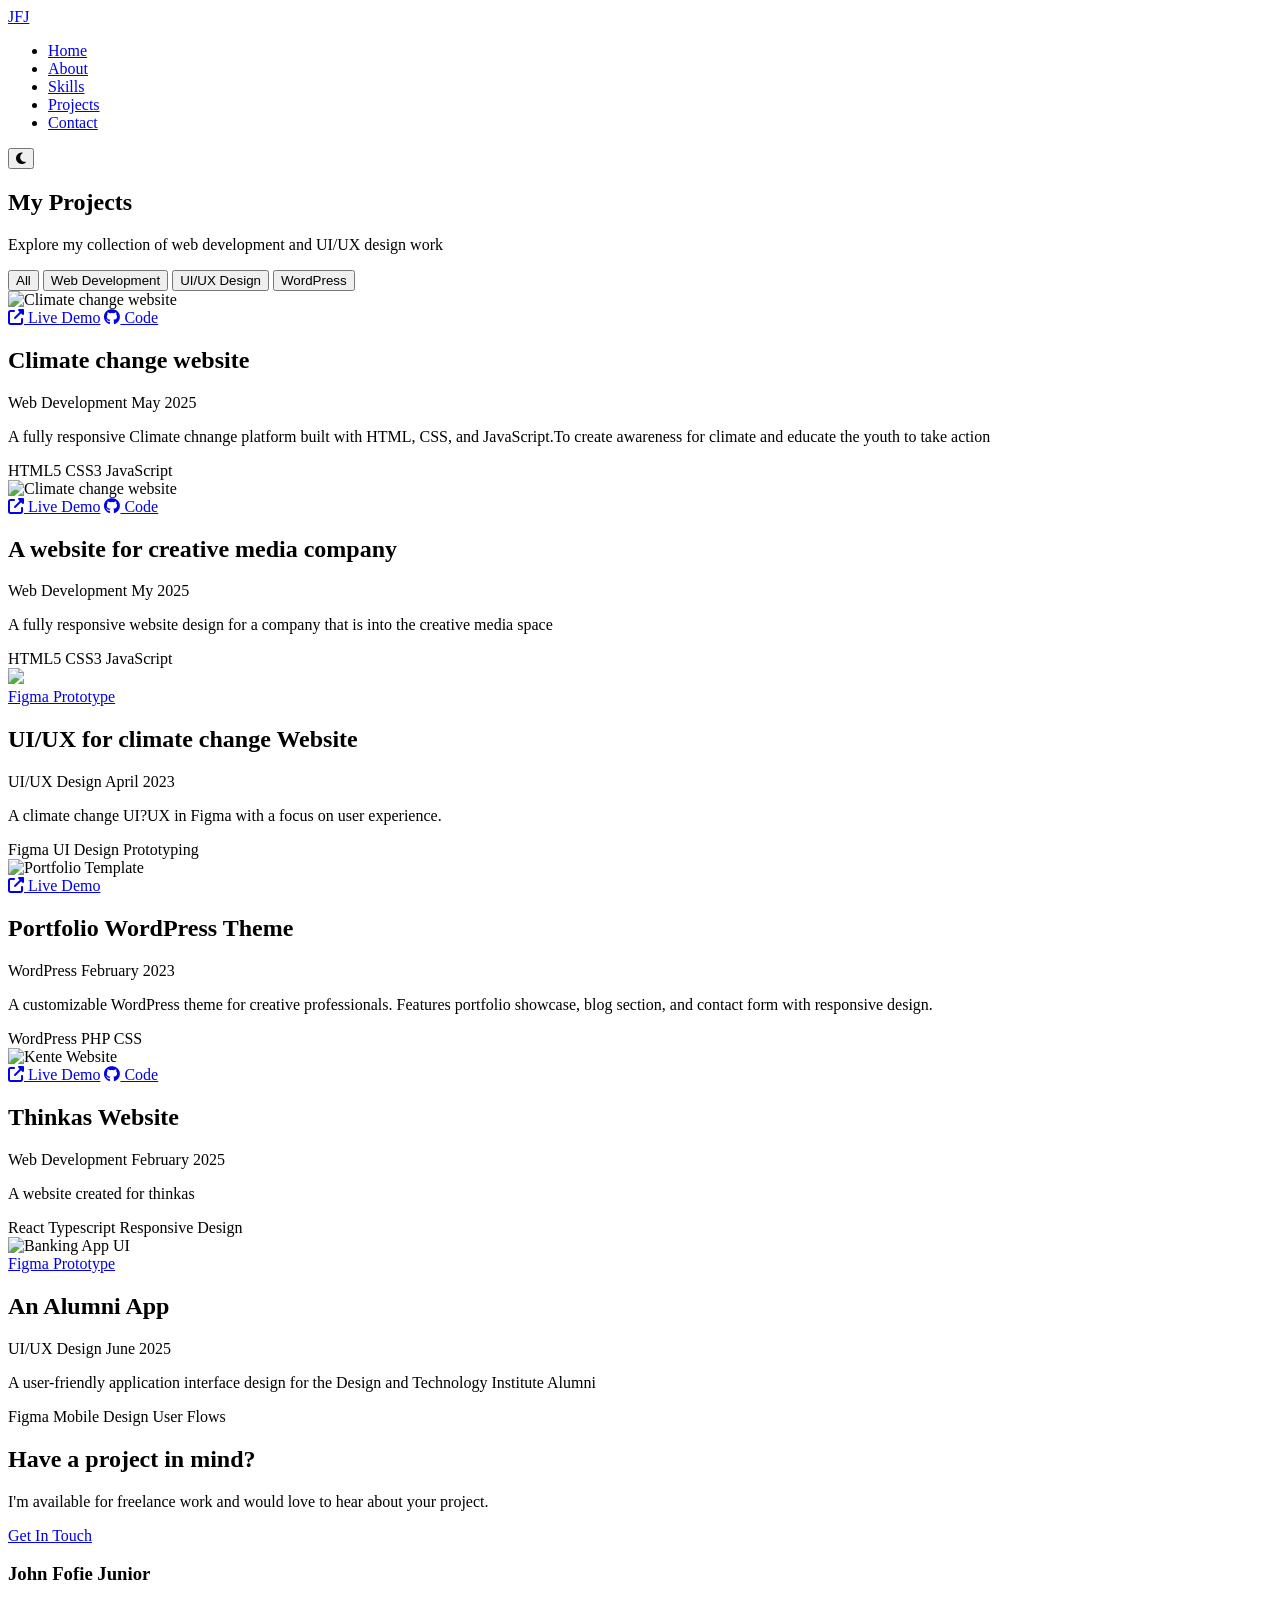
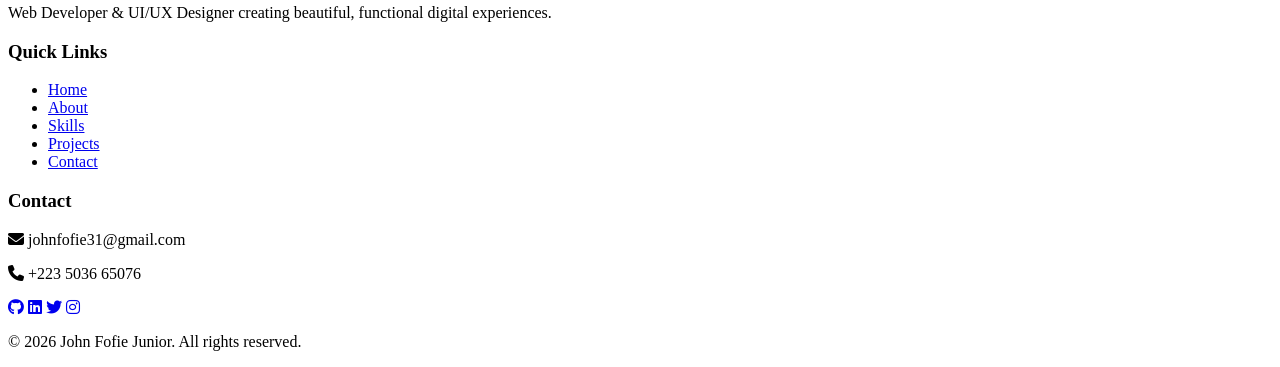
==== project.html @ 05bfa002 "new file:   anima/Screenshot 2026-09-09 125116.png 	modified:   project.html" ====
<!DOCTYPE html>
<html lang="en">
<head>
    <meta charset="UTF-8">
    <meta name="viewport" content="width=device-width, initial-scale=1.0">
    <title>John Fofie Junior | Projects</title>
    <link rel="stylesheet" href="/project.css">
    <link rel="stylesheet" href="style.css">
    <link rel="stylesheet" href="https://cdnjs.cloudflare.com/ajax/libs/font-awesome/6.4.0/css/all.min.css">
</head>
<body>
    <header class="project-header">
        <div class="container">
            <div class="logo">
                <a href="index.html">JFJ</a>
            </div>
            <nav>
                <ul>
                    <li><a href="index.html">Home</a></li>
                    <li><a href="index.html#about">About</a></li>
                    <li><a href="index.html#skills">Skills</a></li>
                    <li><a href="#" class="active">Projects</a></li>
                    <li><a href="index.html#contact">Contact</a></li>
                </ul>
            </nav>
            <button id="theme-toggle" aria-label="Toggle dark mode">
                <i class="fas fa-moon"></i>
            </button>
            <div class="hamburger">
                <div class="bar"></div>
                <div class="bar"></div>
                <div class="bar"></div>
            </div>
        </div>
    </header>

    <main class="project-main">
        <section class="project-hero">
            <div class="container">
                <h1>My Projects</h1>
                <p>Explore my collection of web development and UI/UX design work</p>
                <div class="filter-buttons">
                    <button class="filter-btn active" data-filter="all">All</button>
                    <button class="filter-btn" data-filter="web">Web Development</button>
                    <button class="filter-btn" data-filter="ui">UI/UX Design</button>
                    <button class="filter-btn" data-filter="wordpress">WordPress</button>
                </div>
            </div>
        </section>

        <section class="projects-grid">
            <div class="container">
                <article class="project-card web" data-category="web">
                    <div class="project-image">
                        <img src="/anima/climate.png" alt="Climate change website">
                        <div class="project-links">
                            <a href="https://climate-change-hb8a.vercel.app/" class="project-link"><i class="fas fa-external-link-alt"></i> Live Demo</a>
                            <a href="https://github.com/John-JuniorFofie/climate-change" class="project-link"><i class="fab fa-github"></i> Code</a>
                        </div>
                    </div>
                    <div class="project-content">
                        <h2>Climate change website</h2>
                        <div class="project-meta">
                            <span class="project-category">Web Development</span>
                            <span class="project-date">May 2025</span>
                        </div>
                        <p>A fully responsive Climate chnange platform built with HTML, CSS, and JavaScript.To create awareness for climate and educate the youth to take action</p>
                        <div class="project-tech">
                            <span>HTML5</span>
                            <span>CSS3</span>
                            <span>JavaScript</span>
                        </div>
                    </div>
                </article>
                <article class="project-card web" data-category="web">
                    <div class="project-image">
                        <img src="/anima/exams.png" alt="Climate change website">
                        <div class="project-links">
                            <a href="https://my-exams-ten.vercel.app/" class="project-link"><i class="fas fa-external-link-alt"></i> Live Demo</a>
                            <a href="https://github.com/John-JuniorFofie/My-Exams" class="project-link"><i class="fab fa-github"></i> Code</a>
                        </div>
                    </div>
                    <div class="project-content">
                        <h2>A website for creative media company</h2>
                        <div class="project-meta">
                            <span class="project-category">Web Development</span>
                            <span class="project-date">My 2025</span>
                        </div>
                        <p>A fully responsive website design for a company that is into the creative media space</p>
                        <div class="project-tech">
                            <span>HTML5</span>
                            <span>CSS3</span>
                            <span>JavaScript</span>
                        </div>
                    </div>
                </article>

      
                <article class="project-card ui" data-category="ui">
                    <div class="project-image">
                        <img src="/anima/UIUX climate.png">
                        <div class="project-links">
                            <a href="https://www.figma.com/proto/Qf7HXvmpMkjS7TWhAOJZbR/Green-Ghana-Alliance-Project?node-id=6-27&starting-point-node-id=6%3A27"></i> Figma Prototype</a>
                        </div>
                    </div>
                    <div class="project-content">
                        <h2>UI/UX for climate change Website</h2>
                        <div class="project-meta">
                            <span class="project-category">UI/UX Design</span>
                            <span class="project-date">April 2023</span>
                        </div>
                        <p>A climate change UI?UX in Figma with a focus on user experience. </p>
                        <div class="project-tech">
                            <span>Figma</span>
                            <span>UI Design</span>
                            <span>Prototyping</span>
                        </div>
                    </div>
                </article>

             
                <article class="project-card wordpress" data-category="wordpress">
                    <div class="project-image">
                        <img src="/anima/PORTFOLIO WORDPRESS.png" alt="Portfolio Template">
                        <div class="project-links">
                            <a href="https://fofiejohn.jemafrikfashionacademy.com/wp/home/?preview_id=12&preview_nonce=1d9e77cc15&preview=true" class="project-link"><i class="fas fa-external-link-alt"></i> Live Demo</a>
                        </div>
                    </div>
                    <div class="project-content">
                        <h2>Portfolio WordPress Theme</h2>
                        <div class="project-meta">
                            <span class="project-category">WordPress</span>
                            <span class="project-date">February 2023</span>
                        </div>
                        <p>A customizable WordPress theme for creative professionals. Features portfolio showcase, blog section, and contact form with responsive design.</p>
                        <div class="project-tech">
                            <span>WordPress</span>
                            <span>PHP</span>
                            <span>CSS</span>
                        </div>
                    </div>
                </article>

          
                <article class="project-card web" data-category="web">
                    <div class="project-image">
                        <img src="/anima/" alt="Kente Website">
                        <div class="project-links">
                            <a href="https://kente-seven.vercel.app/" class="project-link"><i class="fas fa-external-link-alt"></i> Live Demo</a>
                            <a href="#" class="project-link"><i class="fab fa-github"></i> Code</a>
                        </div>
                    </div>
                    <div class="project-content">
                        <h2>Thinkas Website</h2>
                        <div class="project-meta">
                            <span class="project-category">Web Development</span>
                            <span class="project-date">February 2025</span>
                        </div>
                        <p>A website created for thinkas</p>
                        <div class="project-tech">
                            <span>React</span>
                            <span>Typescript</span>
                            <span>Responsive Design</span>
                        </div>
                    </div>
                </article>


                <article class="project-card ui" data-category="ui">
                    <div class="project-image">
                        <img src="/anima/Alumni Connect.png" alt="Banking App UI">
                        <div class="project-links">
                            <a href="https://www.figma.com/proto/iBklZcGkugaiJvHz1EgJ0f/DTI-ALUMNI-CONNECT?node-id=10-627&t=1nzavmlM8mdgchzx-0&scaling=scale-down&content-scaling=fixed&page-id=0%3A1&starting-point-node-id=10%3A627&show-proto-sidebar=1"></i> Figma Prototype</a>
                        </div>
                    </div>
                    <div class="project-content">
                        <h2>An Alumni App</h2>
                        <div class="project-meta">
                            <span class="project-category">UI/UX Design</span>
                            <span class="project-date">June 2025</span>
                        </div>
                        <p>A user-friendly application interface design for the Design and Technology Institute Alumni</p>
                        <div class="project-tech">
                            <span>Figma</span>
                            <span>Mobile Design</span>
                            <span>User Flows</span>
                        </div>
                    </div>
                </article>

                
                
            </div>
        </section>

        <section class="cta-section">
            <div class="container">
                <h2>Have a project in mind?</h2>
                <p>I'm available for freelance work and would love to hear about your project.</p>
                <a href="index.html#contact" class="btn">Get In Touch</a>
            </div>
        </section>
    </main>

    <footer class="project-footer">
        <div class="container">
            <div class="footer-content">
                <div class="footer-about">
                    <h3>John Fofie Junior</h3>
                    <p>Web Developer & UI/UX Designer creating beautiful, functional digital experiences.</p>
                </div>
                <div class="footer-links">
                    <h3>Quick Links</h3>
                    <ul>
                        <li><a href="index.html">Home</a></li>
                        <li><a href="index.html#about">About</a></li>
                        <li><a href="index.html#skills">Skills</a></li>
                        <li><a href="#">Projects</a></li>
                        <li><a href="index.html#contact">Contact</a></li>
                    </ul>
                </div>
                <div class="footer-contact">
                    <h3>Contact</h3>
                    <p><i class="fas fa-envelope"></i> johnfofie31@gmail.com</p>
                    <p><i class="fas fa-phone"></i> +223 5036 65076</p>
                    <div class="social-links">
                        <a href="#"><i class="fab fa-github"></i></a>
                        <a href="#"><i class="fab fa-linkedin"></i></a>
                        <a href="#"><i class="fab fa-twitter"></i></a>
                        <a href="#"><i class="fab fa-instagram"></i></a>
                    </div>
                </div>
            </div>
            <div class="footer-bottom">
                <p>&copy; <span id="year"></span> John Fofie Junior. All rights reserved.</p>
            </div>
        </div>
    </footer>

    <script>
        // Simple script for theme toggle and current year
        document.addEventListener('DOMContentLoaded', function() {
            // Set current year
            document.getElementById('year').textContent = new Date().getFullYear();
            
            // Theme toggle functionality
            const themeToggle = document.getElementById('theme-toggle');
            themeToggle.addEventListener('click', function() {
                document.body.classList.toggle('dark-theme');
                const icon = this.querySelector('i');
                if (document.body.classList.contains('dark-theme')) {
                    icon.classList.remove('fa-moon');
                    icon.classList.add('fa-sun');
                    localStorage.setItem('theme', 'dark');
                } else {
                    icon.classList.remove('fa-sun');
                    icon.classList.add('fa-moon');
                    localStorage.setItem('theme', 'light');
                }
            });
            
            // Check for saved theme preference
            if (localStorage.getItem('theme') === 'dark') {
                document.body.classList.add('dark-theme');
                themeToggle.innerHTML = '<i class="fas fa-sun"></i>';
            }
            
            // Mobile menu toggle
            const hamburger = document.querySelector('.hamburger');
            const nav = document.querySelector('nav');
            
            hamburger.addEventListener('click', function() {
                hamburger.classList.toggle('active');
                nav.classList.toggle('active');
            });
            
            // Filter projects
            const filterButtons = document.querySelectorAll('.filter-btn');
            const projectCards = document.querySelectorAll('.project-card');
            
            filterButtons.forEach(button => {
                button.addEventListener('click', function() {
                    // Update active button
                    filterButtons.forEach(btn => btn.classList.remove('active'));
                    this.classList.add('active');
                    
                    const filterValue = this.getAttribute('data-filter');
                    
                    // Filter projects
                    projectCards.forEach(card => {
                        if (filterValue === 'all' || card.getAttribute('data-category') === filterValue) {
                            card.style.display = 'flex';
                        } else {
                            card.style.display = 'none';
                        }
                    });
                });
            });
        });
    </script>
</body>
</html>
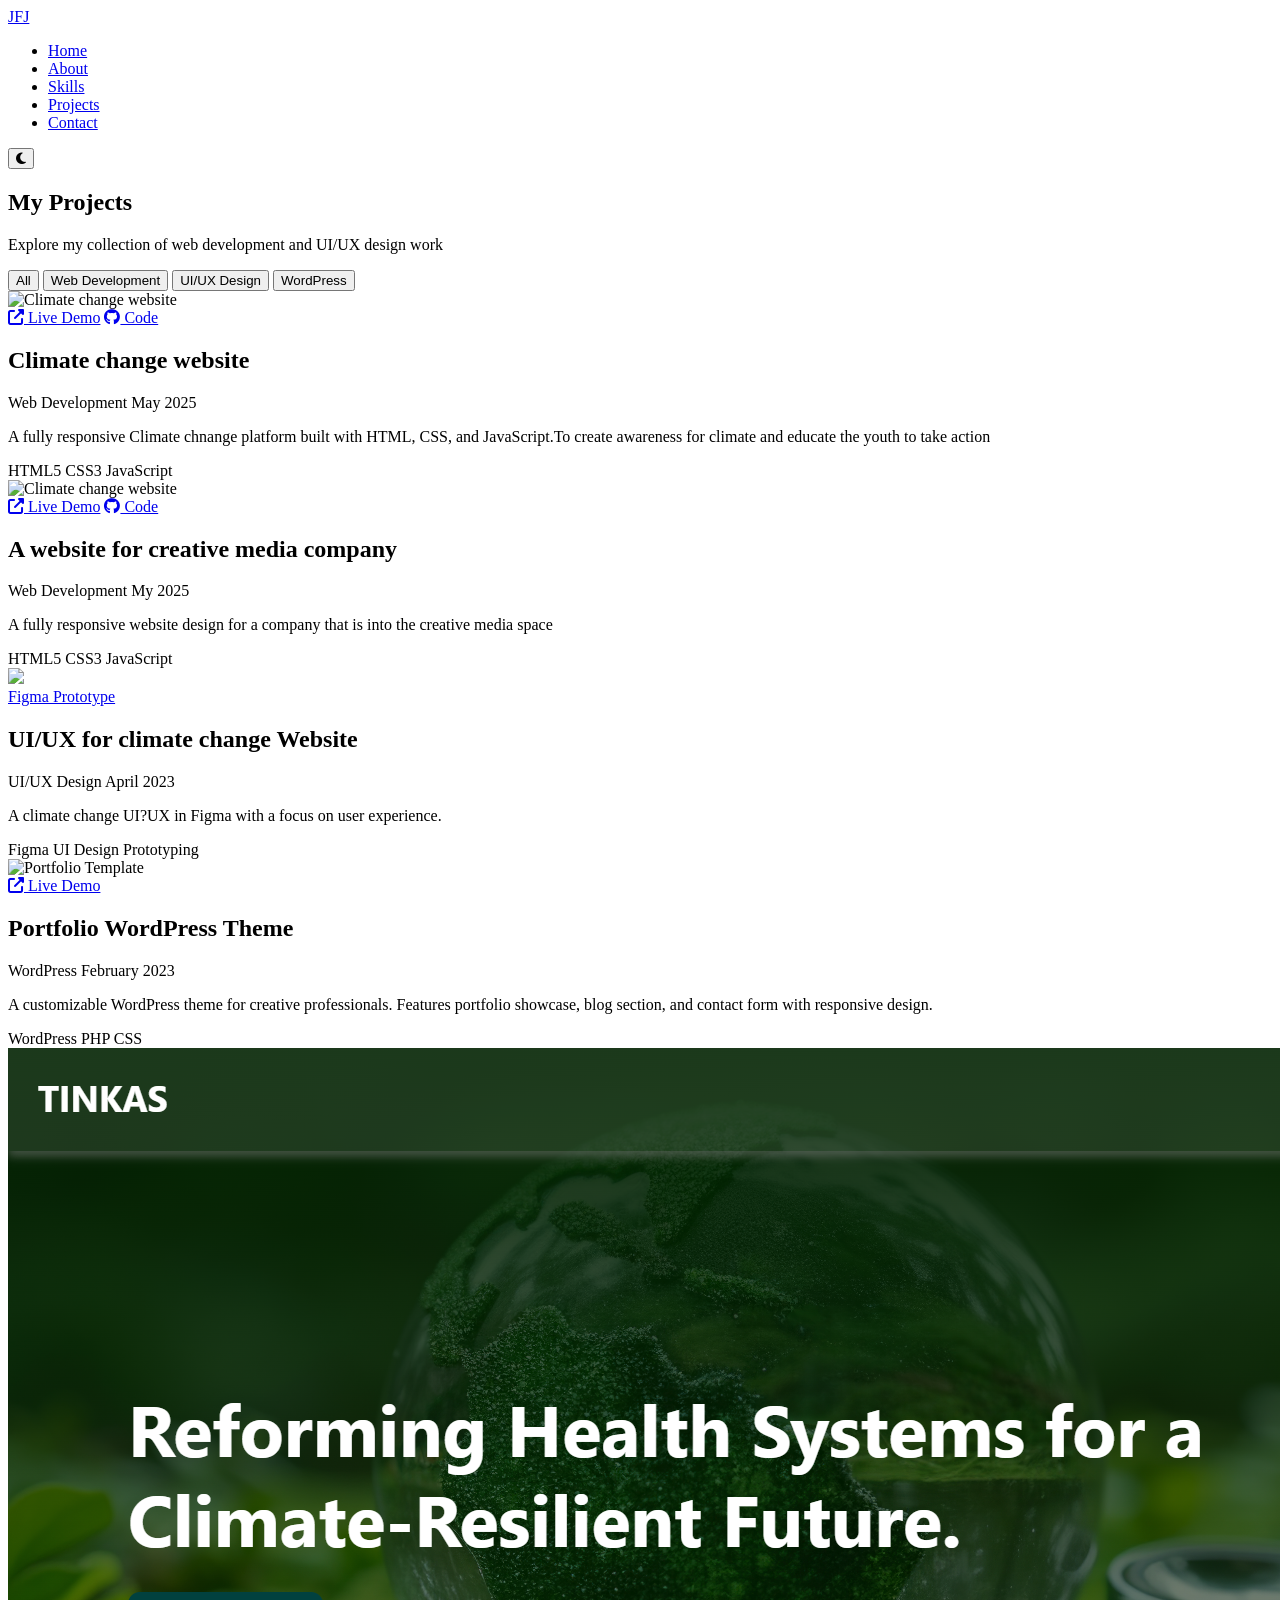
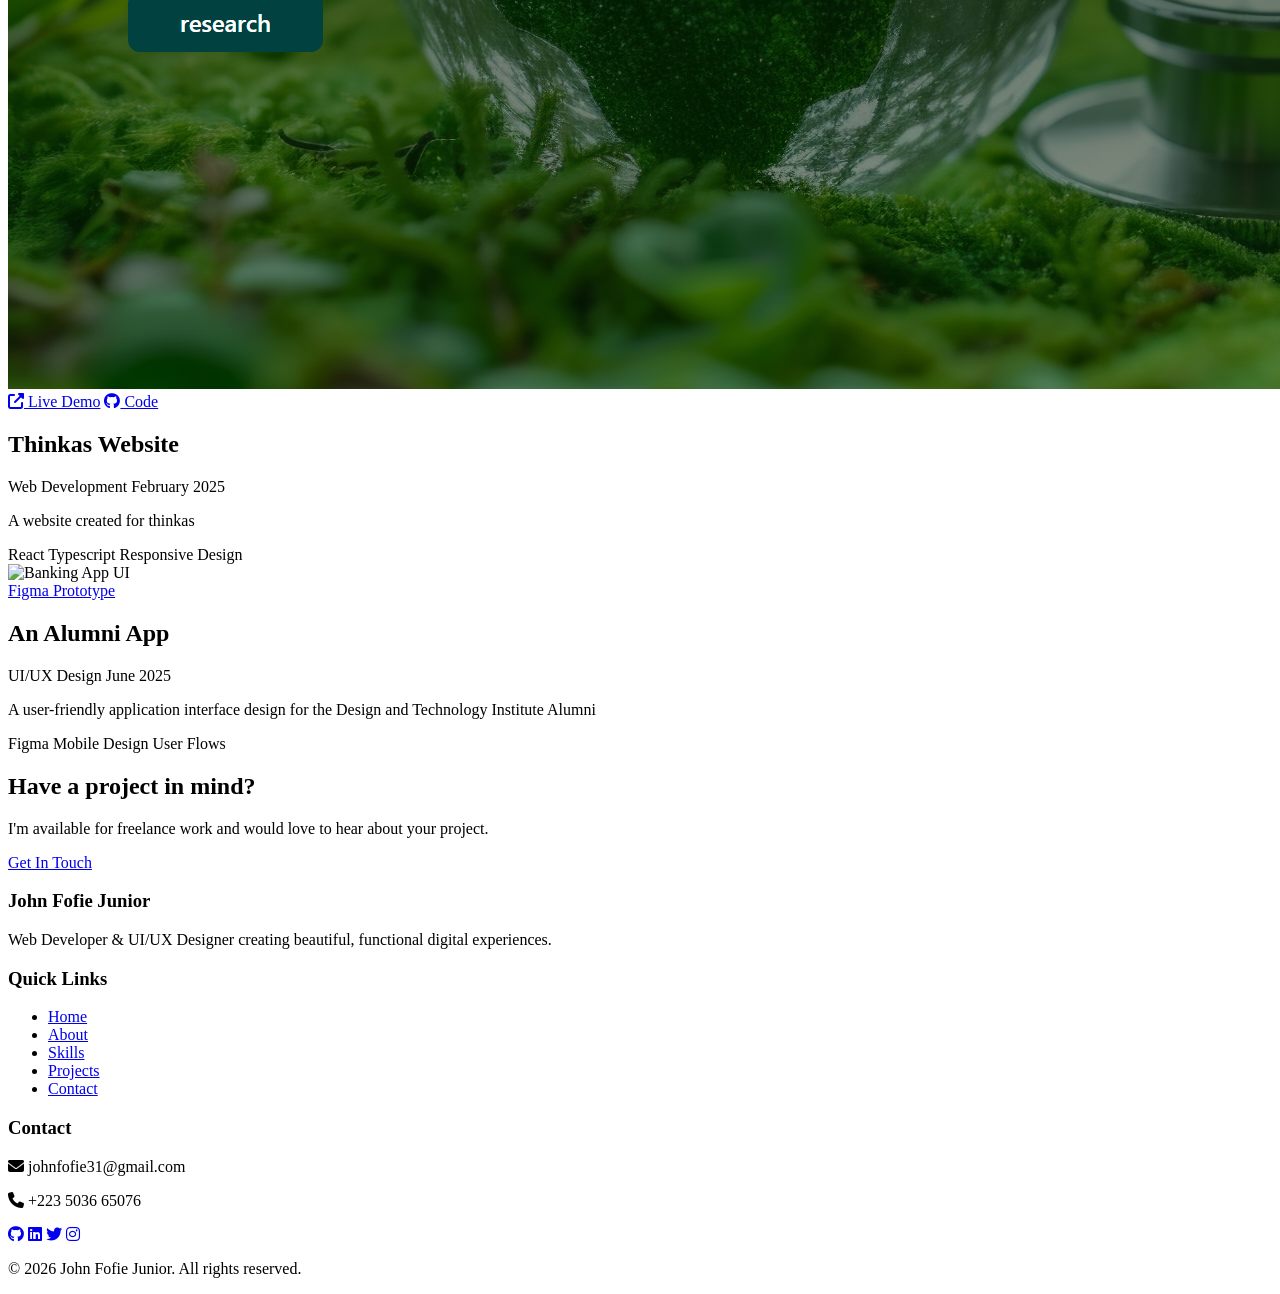
==== commit 91e41095: "renamed:    anima/Screenshot 2026-09-09 125116.png -> anima/Thinkas.png 	modified:   project.html" ====
--- a/project.html
+++ b/project.html
@@ -144,9 +144,9 @@
           
                 <article class="project-card web" data-category="web">
                     <div class="project-image">
-                        <img src="/anima/" alt="Kente Website">
-                        <div class="project-links">
-                            <a href="https://kente-seven.vercel.app/" class="project-link"><i class="fas fa-external-link-alt"></i> Live Demo</a>
+                        <img src="/anima/Thinkas.png" alt="Thinkas Website">
+                        <div class="project-links">
+                            <a href="https://thinkas.vercel.app/" class="project-link"><i class="fas fa-external-link-alt"></i> Live Demo</a>
                             <a href="#" class="project-link"><i class="fab fa-github"></i> Code</a>
                         </div>
                     </div>
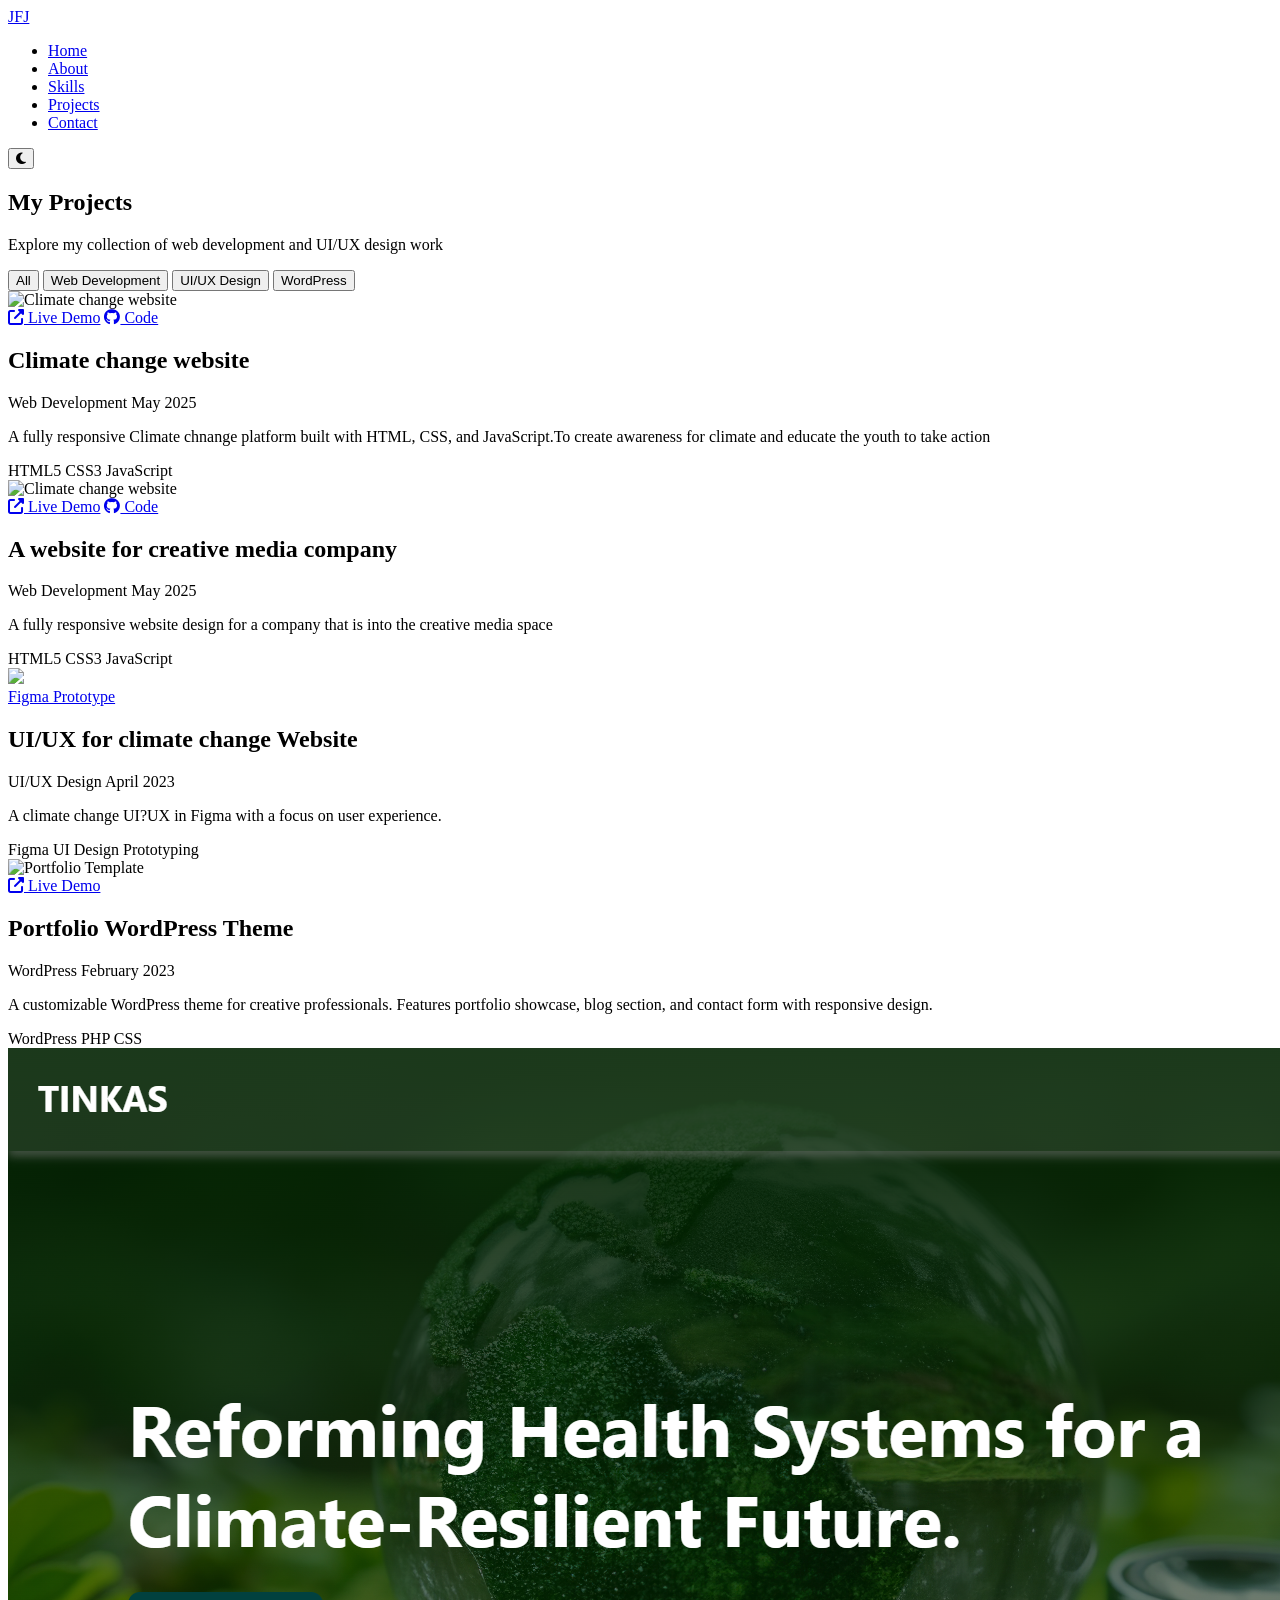
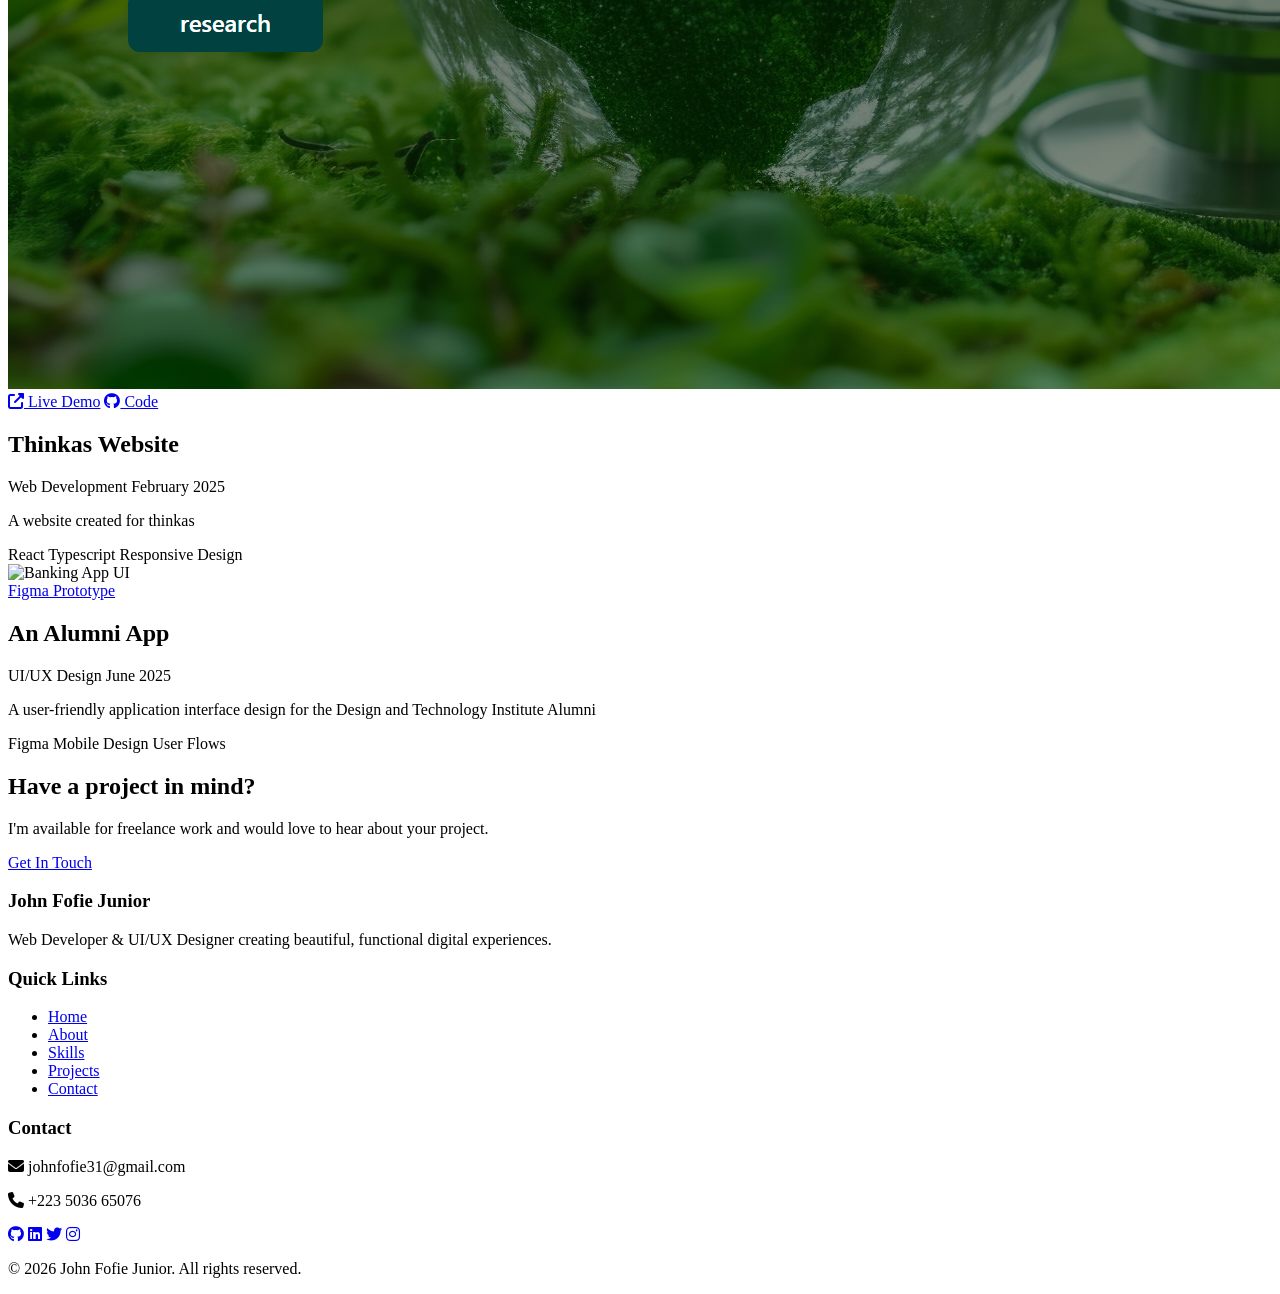
==== commit 22e3cf42: "modified:   project.html" ====
--- a/project.html
+++ b/project.html
@@ -84,7 +84,7 @@
                         <h2>A website for creative media company</h2>
                         <div class="project-meta">
                             <span class="project-category">Web Development</span>
-                            <span class="project-date">My 2025</span>
+                            <span class="project-date">May 2025</span>
                         </div>
                         <p>A fully responsive website design for a company that is into the creative media space</p>
                         <div class="project-tech">
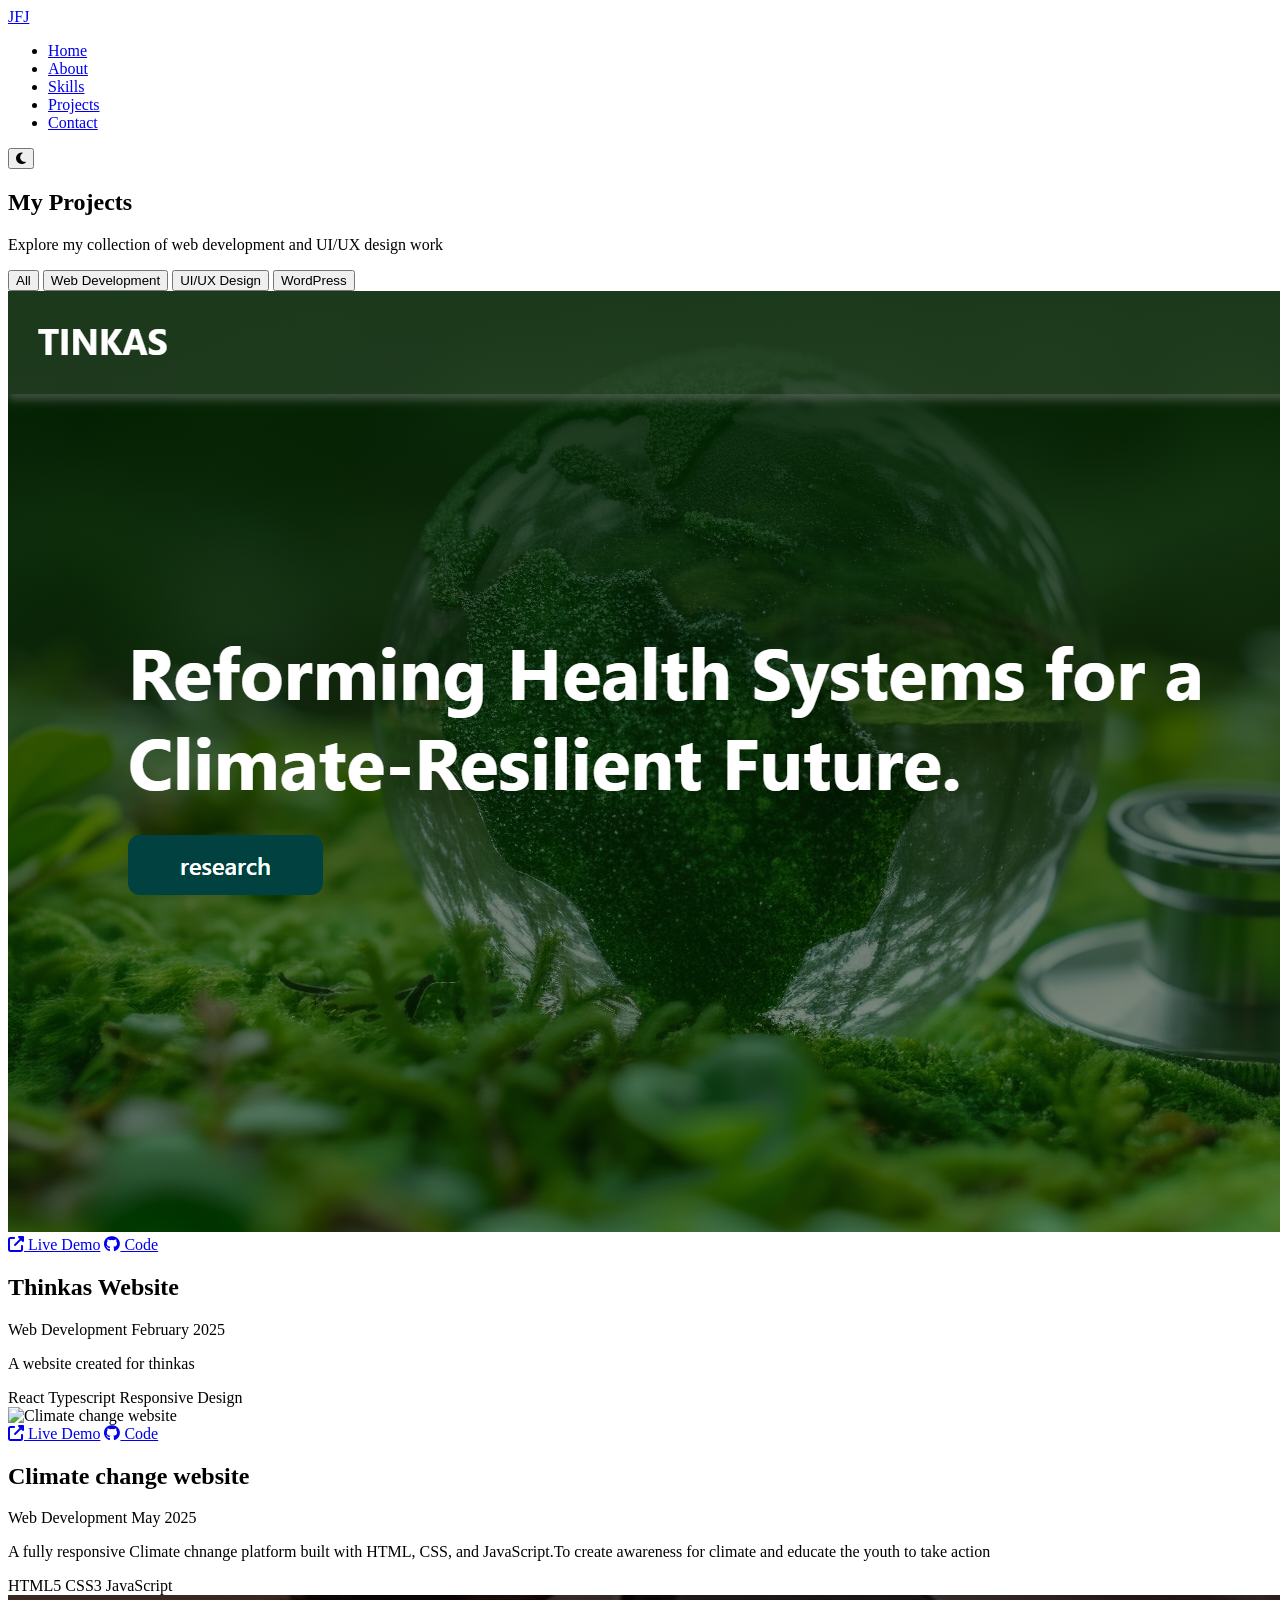
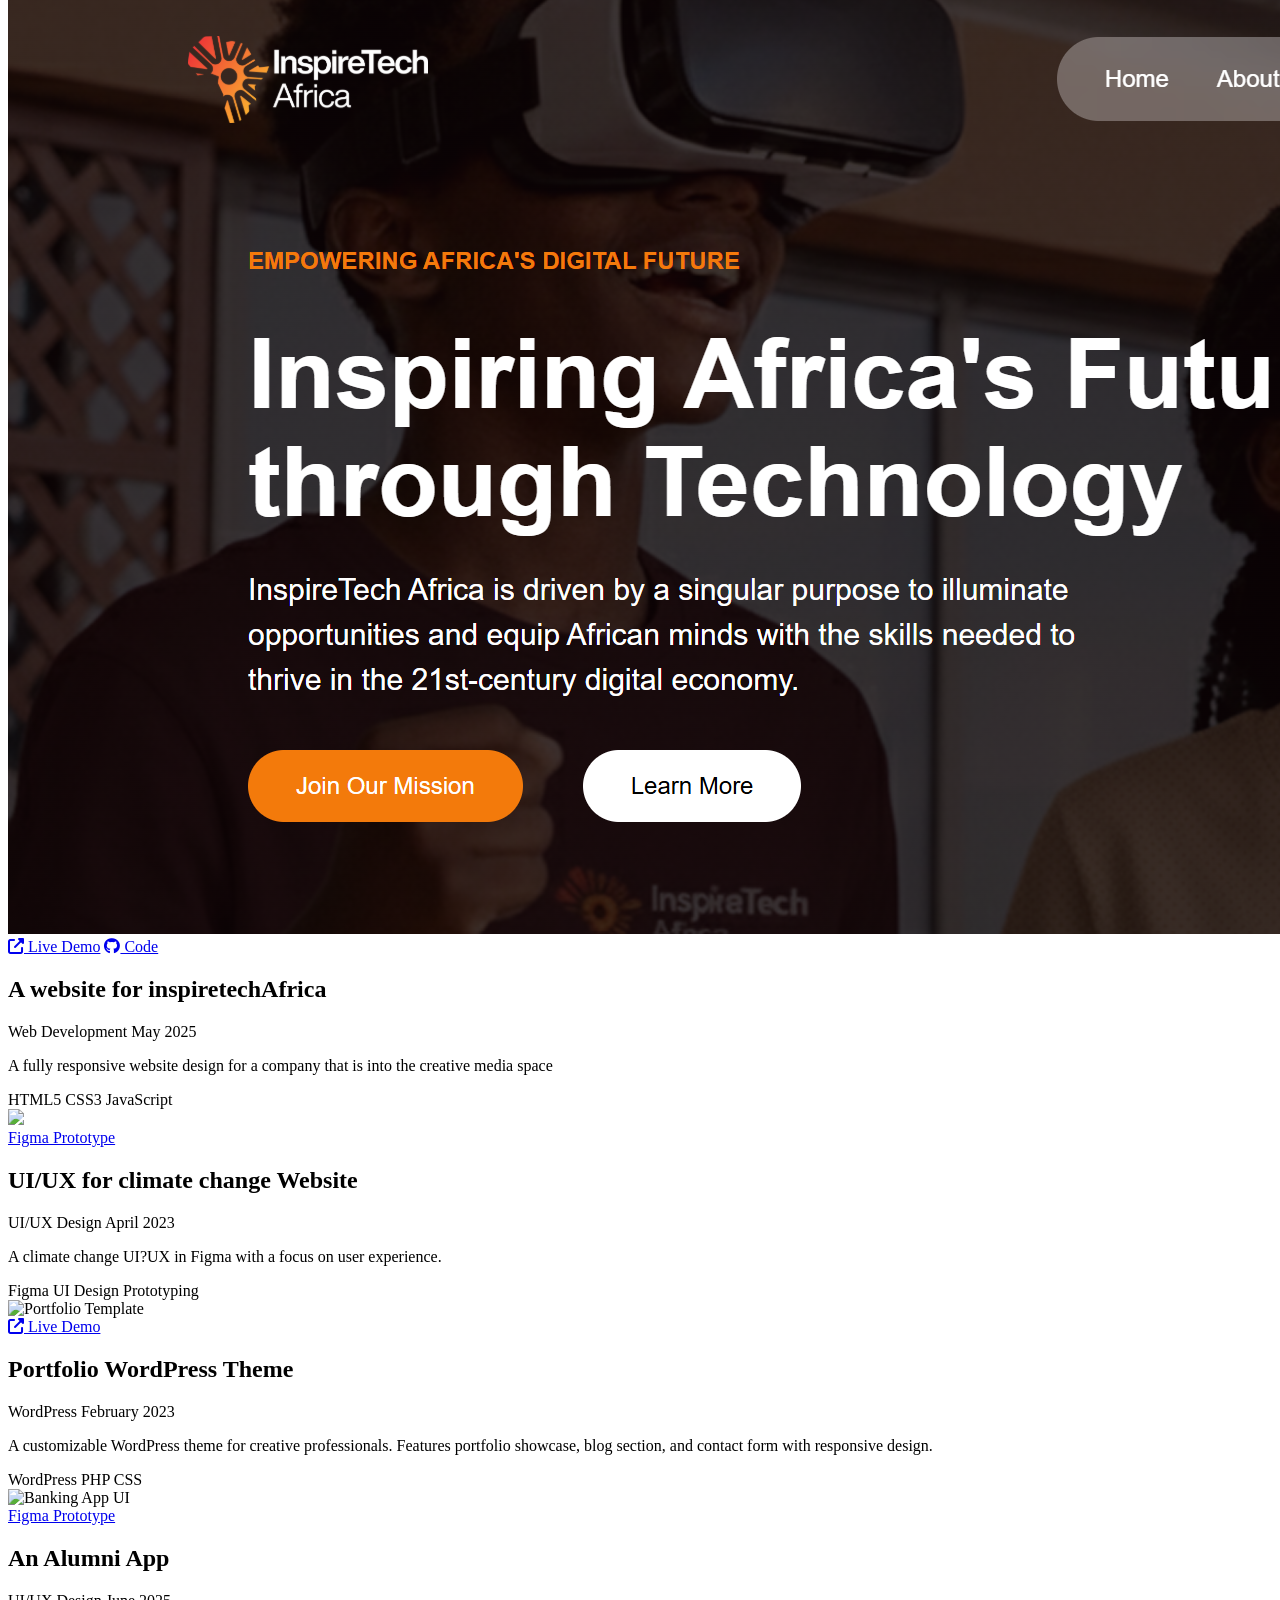
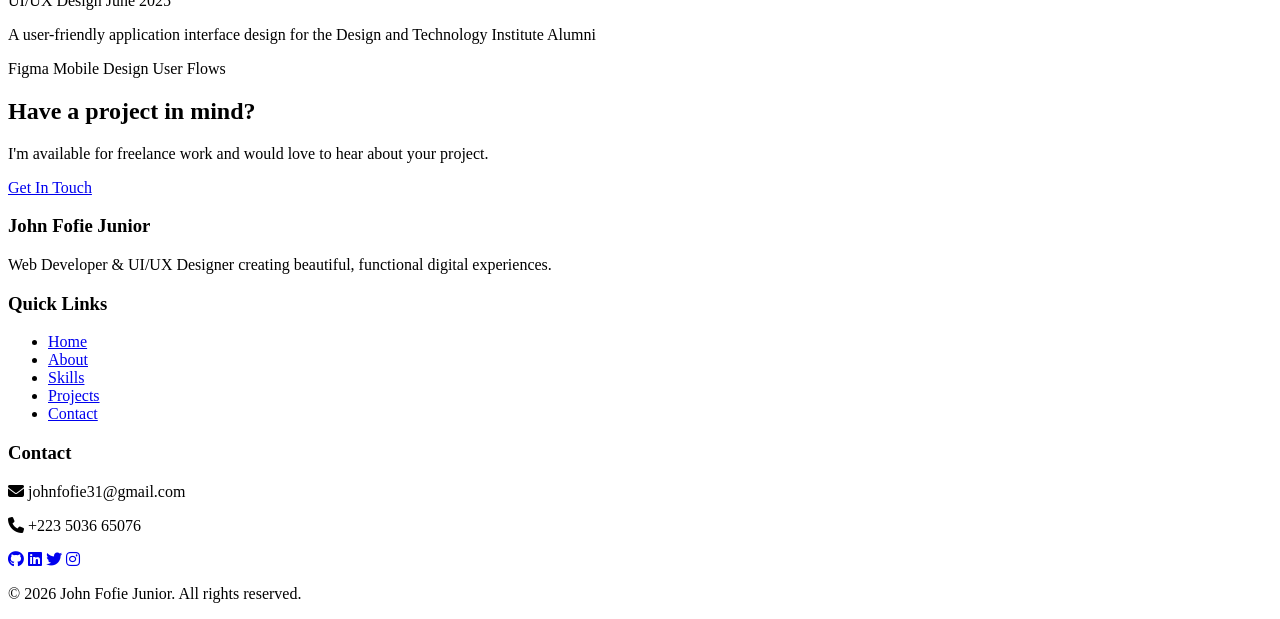
==== commit 6e3063be: "new file:   anima/inspiretech.png 	modified:   project.html" ====
--- a/project.html
+++ b/project.html
@@ -50,6 +50,30 @@
 
         <section class="projects-grid">
             <div class="container">
+
+                <article class="project-card web" data-category="web">
+                    <div class="project-image">
+                        <img src="/anima/Thinkas.png" alt="Thinkas Website">
+                        <div class="project-links">
+                            <a href="https://thinkas.vercel.app/" class="project-link"><i class="fas fa-external-link-alt"></i> Live Demo</a>
+                            <a href="https://github.com/JohnnyLexing/THINKAS" class="project-link"><i class="fab fa-github"></i> Code</a>
+                        </div>
+                    </div>
+                    <div class="project-content">
+                        <h2>Thinkas Website</h2>
+                        <div class="project-meta">
+                            <span class="project-category">Web Development</span>
+                            <span class="project-date">February 2025</span>
+                        </div>
+                        <p>A website created for thinkas</p>
+                        <div class="project-tech">
+                            <span>React</span>
+                            <span>Typescript</span>
+                            <span>Responsive Design</span>
+                        </div>
+                    </div>
+                </article>
+
                 <article class="project-card web" data-category="web">
                     <div class="project-image">
                         <img src="/anima/climate.png" alt="Climate change website">
@@ -74,14 +98,14 @@
                 </article>
                 <article class="project-card web" data-category="web">
                     <div class="project-image">
-                        <img src="/anima/exams.png" alt="Climate change website">
-                        <div class="project-links">
-                            <a href="https://my-exams-ten.vercel.app/" class="project-link"><i class="fas fa-external-link-alt"></i> Live Demo</a>
-                            <a href="https://github.com/John-JuniorFofie/My-Exams" class="project-link"><i class="fab fa-github"></i> Code</a>
-                        </div>
-                    </div>
-                    <div class="project-content">
-                        <h2>A website for creative media company</h2>
+                        <img src="/anima/inspiretech.png" alt="NGO website website">
+                        <div class="project-links">
+                            <a href="https://inspire-tech.vercel.app/" class="project-link"><i class="fas fa-external-link-alt"></i> Live Demo</a>
+                            <a href="https://github.com/effumprince/inspireTech" class="project-link"><i class="fab fa-github"></i> Code</a>
+                        </div>
+                    </div>
+                    <div class="project-content">
+                        <h2>A website for inspiretechAfrica</h2>
                         <div class="project-meta">
                             <span class="project-category">Web Development</span>
                             <span class="project-date">May 2025</span>
@@ -141,29 +165,6 @@
                     </div>
                 </article>
 
-          
-                <article class="project-card web" data-category="web">
-                    <div class="project-image">
-                        <img src="/anima/Thinkas.png" alt="Thinkas Website">
-                        <div class="project-links">
-                            <a href="https://thinkas.vercel.app/" class="project-link"><i class="fas fa-external-link-alt"></i> Live Demo</a>
-                            <a href="#" class="project-link"><i class="fab fa-github"></i> Code</a>
-                        </div>
-                    </div>
-                    <div class="project-content">
-                        <h2>Thinkas Website</h2>
-                        <div class="project-meta">
-                            <span class="project-category">Web Development</span>
-                            <span class="project-date">February 2025</span>
-                        </div>
-                        <p>A website created for thinkas</p>
-                        <div class="project-tech">
-                            <span>React</span>
-                            <span>Typescript</span>
-                            <span>Responsive Design</span>
-                        </div>
-                    </div>
-                </article>
 
 
                 <article class="project-card ui" data-category="ui">
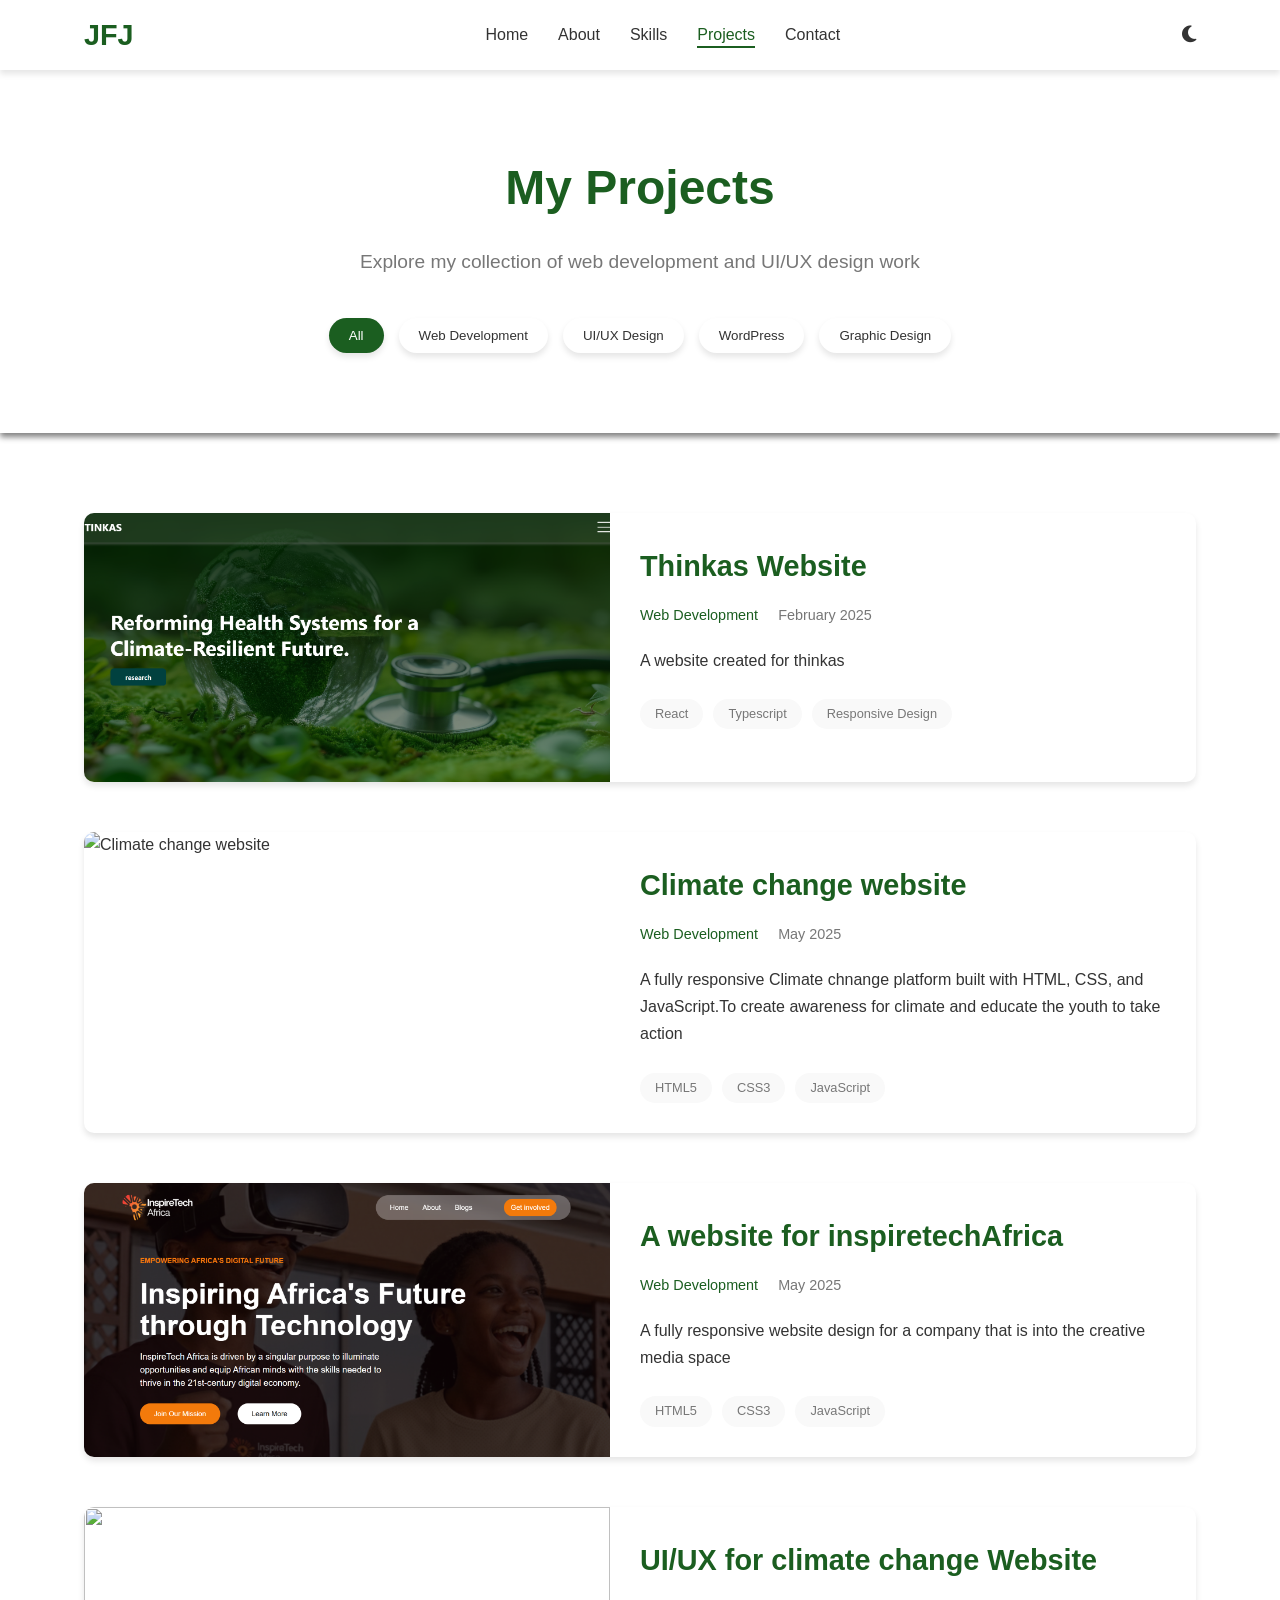
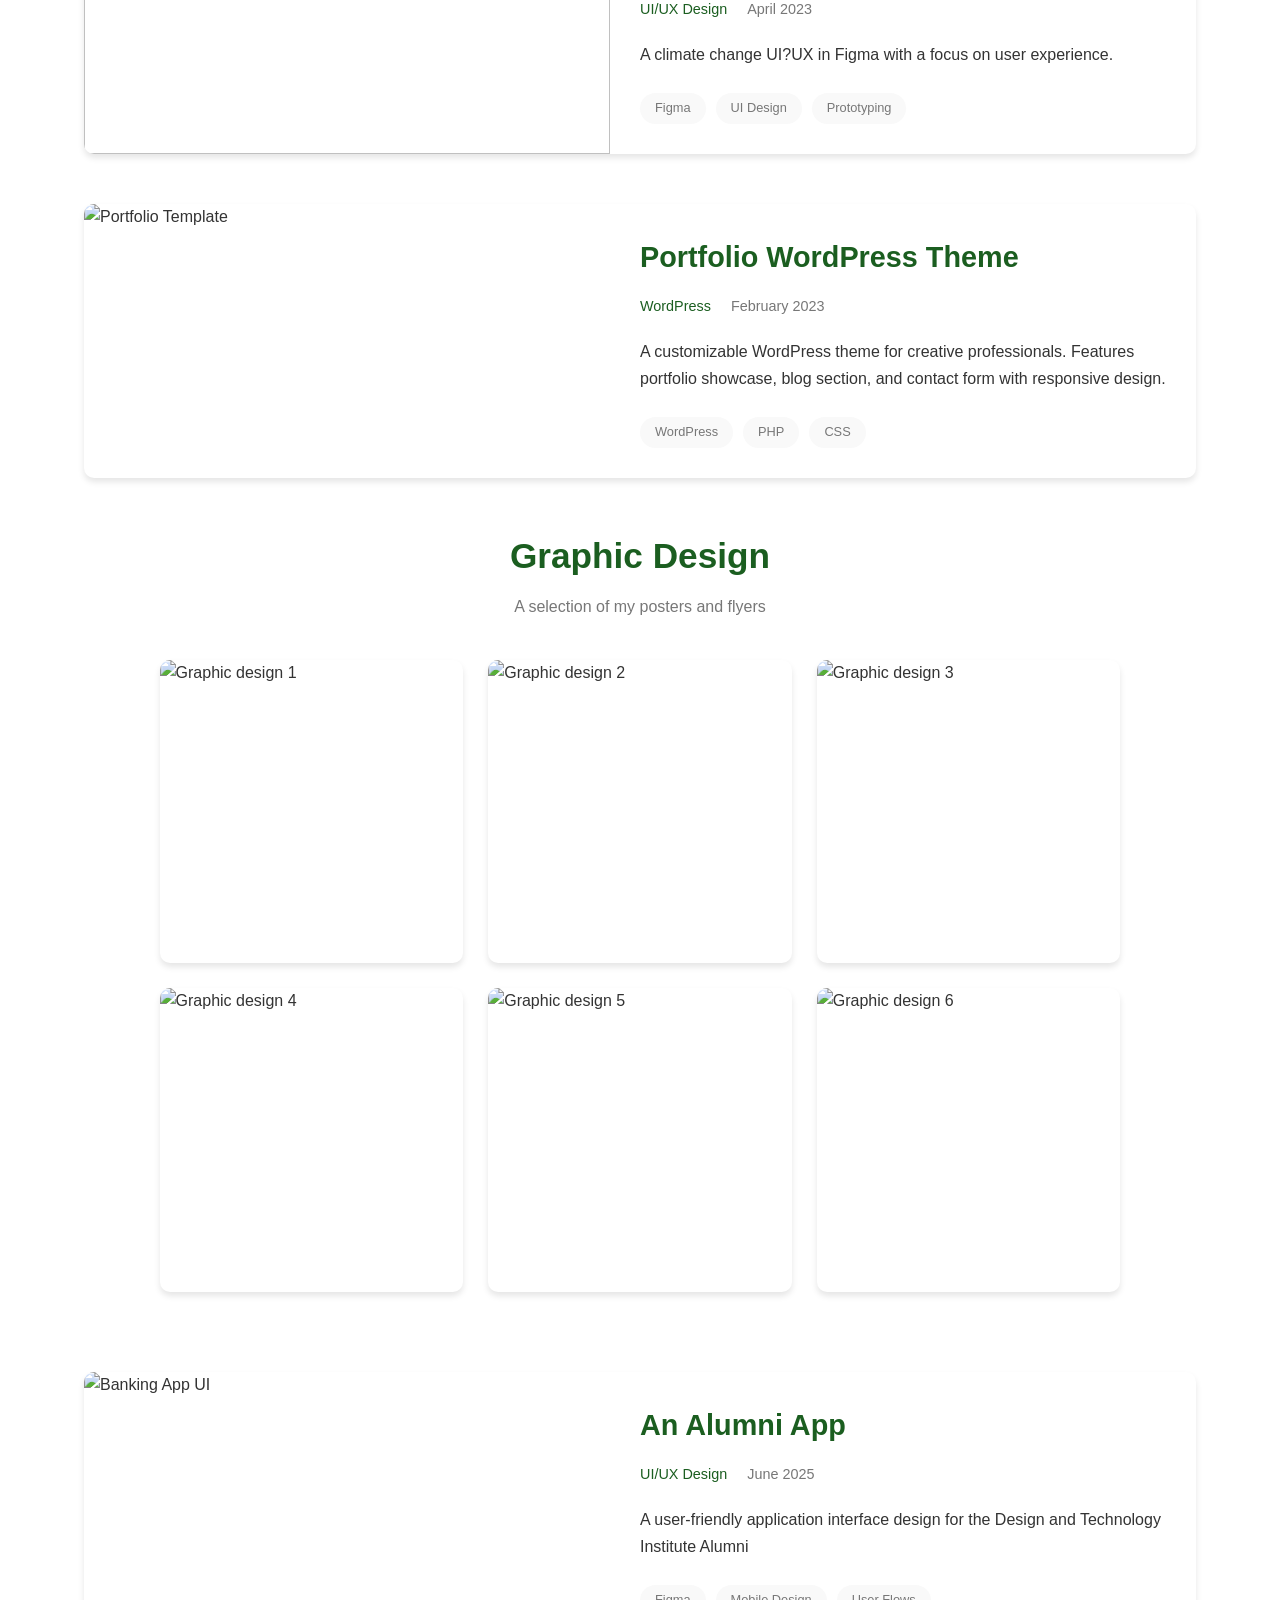
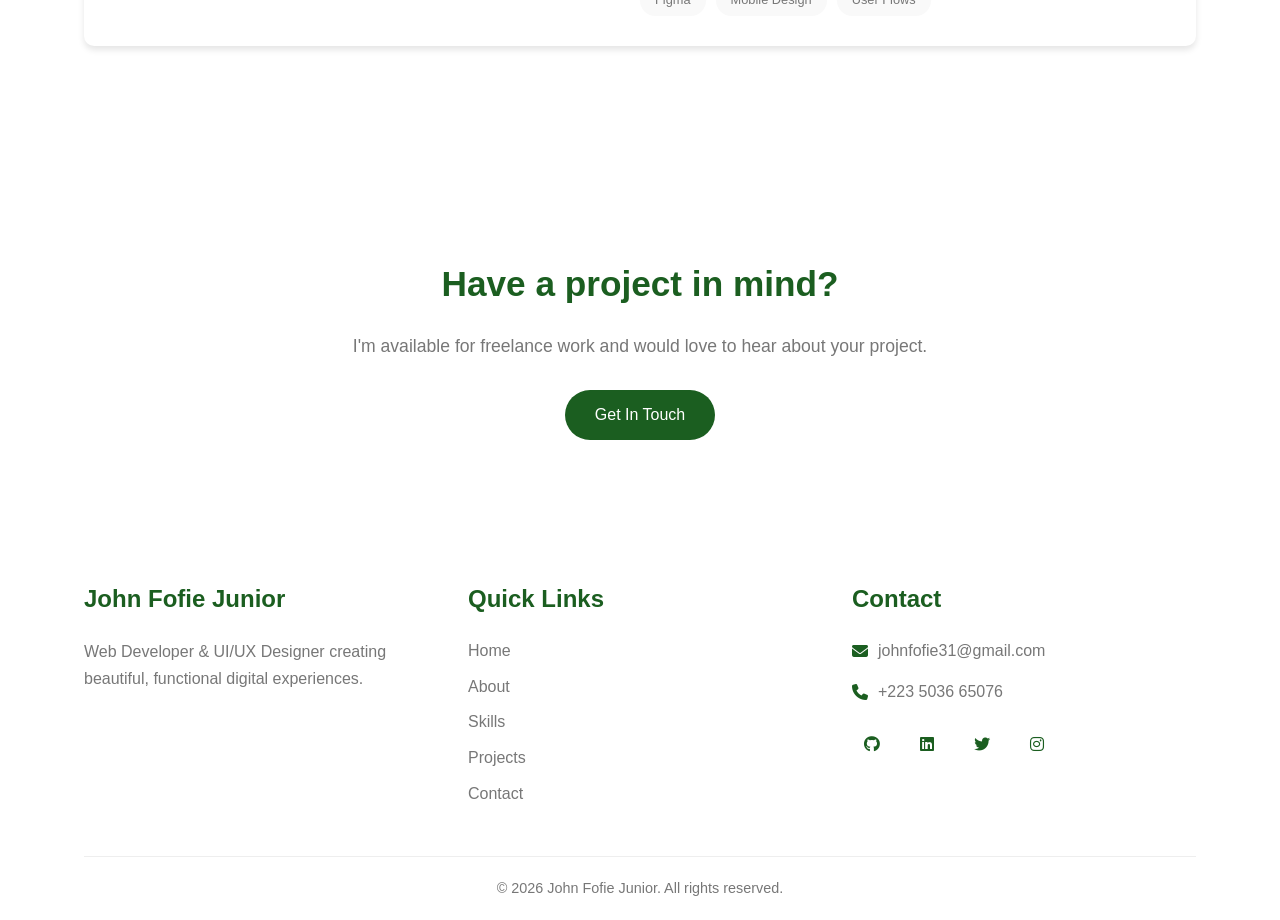
==== commit 5fb25419: "modified:   project.css 	modified:   project.html" ====
--- a/project.html
+++ b/project.html
@@ -44,10 +44,15 @@
                     <button class="filter-btn" data-filter="web">Web Development</button>
                     <button class="filter-btn" data-filter="ui">UI/UX Design</button>
                     <button class="filter-btn" data-filter="wordpress">WordPress</button>
+                    <button class="filter-btn" data-filter="graphic">Graphic Design</button>
                 </div>
             </div>
         </section>
-
+       
+<div class="graphic-lightbox" id="graphic-lightbox" aria-hidden="true">
+    <button class="graphic-lightbox-close" aria-label="Close">&times;</button>
+    <img src="" alt="">
+</div>
         <section class="projects-grid">
             <div class="container">
 
@@ -165,6 +170,34 @@
                     </div>
                 </article>
 
+ 
+<section class="graphic-section" id="graphic">
+    
+    <div class="container">
+        <h2 class="graphic-title">Graphic Design</h2>
+        <p class="graphic-sub">A selection of my posters  and flyers</p>
+        <div class="graphic-grid">
+            <figure class="graphic-item">
+                <img src="/anima/graphic/design1.png" alt="Graphic design 1" loading="lazy" onerror="this.onerror=null;this.src='/anima/graphic/placeholder.svg';">
+            </figure>
+            <figure class="graphic-item">
+                <img src="/anima/graphic/design2.png" alt="Graphic design 2" loading="lazy" onerror="this.onerror=null;this.src='/anima/graphic/placeholder.svg';">
+            </figure>
+            <figure class="graphic-item">
+                <img src="/anima/graphic/design3.png" alt="Graphic design 3" loading="lazy" onerror="this.onerror=null;this.src='/anima/graphic/placeholder.svg';">
+            </figure>
+            <figure class="graphic-item">
+                <img src="/anima/graphic/design4.png" alt="Graphic design 4" loading="lazy" onerror="this.onerror=null;this.src='/anima/graphic/placeholder.svg';">
+            </figure>
+            <figure class="graphic-item">
+                <img src="/anima/graphic/design5.png" alt="Graphic design 5" loading="lazy" onerror="this.onerror=null;this.src='/anima/graphic/placeholder.svg';">
+            </figure>
+            <figure class="graphic-item">
+                <img src="/anima/graphic/design6.png" alt="Graphic design 6" loading="lazy" onerror="this.onerror=null;this.src='/anima/graphic/placeholder.svg';">
+            </figure>
+        </div>
+    </div>
+</section>
 
 
                 <article class="project-card ui" data-category="ui">
@@ -239,6 +272,24 @@
     </footer>
 
     <script>
+      
+    document.addEventListener('DOMContentLoaded', function() {
+        const section = document.getElementById('graphic');
+        document.querySelectorAll('.filter-btn').forEach(btn => {
+            btn.addEventListener('click', function() {
+                const f = this.getAttribute('data-filter');
+                section.style.display = (f === 'all' || f === 'graphic') ? 'block' : 'none';
+            });
+        });
+        const box = document.getElementById('graphic-lightbox');
+        const big = box.querySelector('img');
+        document.querySelectorAll('.graphic-item img').forEach(img => {
+            img.addEventListener('click', () => { big.src = img.src; box.classList.add('open'); });
+        });
+        box.addEventListener('click', () => box.classList.remove('open'));
+        document.addEventListener('keydown', e => { if (e.key === 'Escape') box.classList.remove('open'); });
+    });
+
         // Simple script for theme toggle and current year
         document.addEventListener('DOMContentLoaded', function() {
             // Set current year
--- a/project.css
+++ b/project.css
@@ -0,0 +1,607 @@
+/* Base Styles */
+:root {
+    --primary-color: #1b5e20;
+    --secondary-color: #5d4037;
+    --text-color: #333;
+    --light-text: #777;
+    --bg-color: #fff;
+    --light-bg: #f9f9f9;
+    --card-bg: #fff;
+    --border-color: #eee;
+    --shadow: 0 4px 6px rgba(0, 0, 0, 0.1);
+    --transition: all 0.3s ease;
+}
+
+.dark-theme {
+   --primary-color: orangered;
+    --secondary-color: #bcaaa4;
+    --text-color: #f5f5f5;
+    --bg-color:rgb(1, 1, 27);
+    --card-bg: #1e1e1e;
+    --nav-bg: rgba(1, 1, 27, 0.616);
+    --shadow: 0 4px 6px rgba(3, 2, 2, 0.3);
+}
+
+* {
+    margin: 0;
+    padding: 0;
+    box-sizing: border-box;
+}
+
+body {
+    font-family: 'Segoe UI', Tahoma, Geneva, Verdana, sans-serif;
+    color: var(--text-color);
+    background-color: var(--bg-color);
+    line-height: 1.6;
+    transition: var(--transition);
+}
+
+.container {
+    width: 90%;
+    max-width: 1200px;
+    margin: 0 auto;
+    padding: 0 20px;
+}
+
+a {
+    text-decoration: none;
+    color: inherit;
+}
+
+img {
+    max-width: 100%;
+    height: auto;
+}
+
+
+.project-header {
+    position: fixed;
+    top: 0;
+    left: 0;
+    width: 100%;
+    background-color: var(--bg-color);
+    box-shadow: var(--shadow);
+    z-index: 1000;
+    transition: var(--transition);
+}
+
+.project-header .container {
+    display: flex;
+    justify-content: space-between;
+    align-items: center;
+    height: 70px;
+}
+
+.logo a {
+    font-size: 1.8rem;
+    font-weight: bold;
+    color: var(--primary-color);
+}
+
+nav ul {
+    display: flex;
+    list-style: none;
+}
+
+nav ul li {
+    margin-left: 30px;
+}
+
+nav ul li a {
+    color: var(--text-color);
+    font-weight: 500;
+    transition: var(--transition);
+    position: relative;
+}
+
+nav ul li a:hover,
+nav ul li a.active {
+    color: var(--primary-color);
+}
+
+nav ul li a.active::after {
+    content: '';
+    position: absolute;
+    bottom: -5px;
+    left: 0;
+    width: 100%;
+    height: 2px;
+    background-color: var(--primary-color);
+}
+
+#theme-toggle {
+    background: none;
+    border: none;
+    color: var(--text-color);
+    font-size: 1.2rem;
+    cursor: pointer;
+    transition: var(--transition);
+    margin-left: 20px;
+}
+
+#theme-toggle:hover {
+    color: var(--primary-color);
+    transform: rotate(20deg);
+}
+
+.hamburger {
+    display: none;
+    cursor: pointer;
+}
+
+.hamburger .bar {
+    width: 25px;
+    height: 3px;
+    background-color: var(--text-color);
+    margin: 5px 0;
+    transition: var(--transition);
+}
+
+/* Hero Section */
+.project-hero {
+    padding: 150px 0 80px;
+    text-align: center;
+     box-shadow: 0 4px 6px gray;
+    /* background-color: var(--light-bg); */
+}
+
+.project-hero h1 {
+    font-size: 3rem;
+    margin-bottom: 20px;
+    color: var(--primary-color);
+}
+
+.project-hero p {
+    font-size: 1.2rem;
+    color: var(--light-text);
+    max-width: 700px;
+    margin: 0 auto 40px;
+}
+
+.filter-buttons {
+    display: flex;
+    justify-content: center;
+    flex-wrap: wrap;
+    gap: 15px;
+    margin-top: 30px;
+   
+}
+
+.filter-btn {
+    padding: 10px 20px;
+    border: none;
+    border-radius: 30px;
+    background-color: var(--card-bg);
+    color: var(--text-color);
+    cursor: pointer;
+    transition: var(--transition);
+    font-weight: 500;
+    box-shadow: var(--shadow);
+    width: fit-content;
+}
+
+.filter-btn:hover {
+    background-color: var(--primary-color);
+    color: white;
+}
+
+.filter-btn.active {
+    background-color: var(--primary-color);
+    color: white;
+}
+
+/* Projects Grid */
+.projects-grid {
+    padding: 80px 0;
+}
+
+.project-card {
+    display: flex;
+    margin-bottom: 50px;
+    background-color: var(--card-bg);
+    border-radius: 10px;
+    overflow: hidden;
+    box-shadow: var(--shadow);
+    transition: var(--transition);
+}
+
+.project-card:hover {
+    transform: translateY(-10px);
+    box-shadow: 0 15px 30px rgba(0, 0, 0, 0.15);
+}
+
+.project-image {
+    flex: 1;
+    position: relative;
+    overflow: hidden;
+}
+
+.project-image img {
+    width: 100%;
+    height: 100%;
+    object-fit: cover;
+    transition: var(--transition);
+}
+
+.project-card:hover .project-image img {
+    transform: scale(1.05);
+}
+
+.project-links {
+    position: absolute;
+    bottom: 0;
+    left: 0;
+    width: 100%;
+    padding: 20px;
+    background: linear-gradient(to top, rgba(0, 0, 0, 0.8), transparent);
+    display: flex;
+    gap: 15px;
+    opacity: 0;
+    transition: var(--transition);
+}
+
+.project-card:hover .project-links {
+    opacity: 1;
+}
+
+.project-link {
+    color: white;
+    background-color: var(--primary-color);
+    padding: 8px 15px;
+    border-radius: 4px;
+    font-size: 0.9rem;
+    display: flex;
+    align-items: center;
+    gap: 5px;
+    transition: var(--transition);
+}
+
+.project-link:hover {
+    background-color: var(--secondary-color);
+}
+
+.project-link i {
+    font-size: 0.8rem;
+}
+
+.project-content {
+    flex: 1;
+    padding: 30px;
+}
+
+.project-content h2 {
+    font-size: 1.8rem;
+    margin-bottom: 15px;
+    color: var(--primary-color);
+}
+
+.project-meta {
+    display: flex;
+    gap: 20px;
+    margin-bottom: 20px;
+    font-size: 0.9rem;
+    color: var(--light-text);
+}
+
+.project-category {
+    color: var(--primary-color);
+    font-weight: 500;
+}
+
+.project-content p {
+    margin-bottom: 25px;
+    line-height: 1.7;
+}
+
+.project-tech {
+    display: flex;
+    flex-wrap: wrap;
+    gap: 10px;
+}
+
+.project-tech span {
+    background-color: var(--light-bg);
+    padding: 5px 15px;
+    border-radius: 30px;
+    font-size: 0.8rem;
+    color: var(--light-text);
+}
+
+/* CTA Section */
+.cta-section {
+    padding: 80px 0;
+    text-align: center;
+    background-color: var(--bg-color--);
+}
+
+.cta-section h2 {
+    font-size: 2.2rem;
+    margin-bottom: 20px;
+    color: var(--primary-color);
+}
+
+.cta-section p {
+    font-size: 1.1rem;
+    color: var(--light-text);
+    max-width: 600px;
+    margin: 0 auto 30px;
+}
+
+.btn {
+    display: inline-block;
+    background-color: var(--primary-color);
+    color: white;
+    padding: 12px 30px;
+    border-radius: 30px;
+    font-weight: 500;
+    transition: var(--transition);
+    border: none;
+    cursor: pointer;
+}
+
+.btn:hover {
+    background-color: var(--secondary-color);
+    transform: translateY(-3px);
+    box-shadow: 0 10px 20px rgba(0, 0, 0, 0.1);
+}
+
+/* ===== Graphic Design section ===== */
+.graphic-section { padding: 0 0 80px; }
+
+.graphic-title {
+    font-size: 2.2rem;
+    text-align: center;
+    color: var(--primary-color);
+    margin-bottom: 10px;
+}
+
+.graphic-sub {
+    text-align: center;
+    color: var(--light-text);
+    margin-bottom: 40px;
+}
+
+.graphic-grid {
+    display: grid;
+    grid-template-columns: repeat(3, 1fr);
+    gap: 25px;
+}
+
+.graphic-item {
+    border-radius: 10px;
+    overflow: hidden;
+    background-color: var(--card-bg);
+    box-shadow: var(--shadow);
+    transition: var(--transition);
+    aspect-ratio: 1 / 1;
+}
+
+.graphic-item:hover {
+    transform: translateY(-8px);
+    box-shadow: 0 15px 30px rgba(0, 0, 0, 0.15);
+}
+
+.graphic-item img {
+    width: 100%;
+    height: 100%;
+    object-fit: cover;
+    cursor: zoom-in;
+    display: block;
+}
+
+.graphic-lightbox {
+    position: fixed;
+    inset: 0;
+    background: rgba(0, 0, 0, 0.88);
+    display: none;
+    align-items: center;
+    justify-content: center;
+    z-index: 2000;
+    padding: 20px;
+    cursor: zoom-out;
+}
+
+.graphic-lightbox.open { display: flex; }
+
+.graphic-lightbox img {
+    max-width: 95%;
+    max-height: 90vh;
+    border-radius: 8px;
+}
+
+.graphic-lightbox-close {
+    position: absolute;
+    top: 15px;
+    right: 25px;
+    background: none;
+    border: none;
+    color: #fff;
+    font-size: 2.5rem;
+    cursor: pointer;
+}
+
+@media (max-width: 992px) {
+    .graphic-grid { grid-template-columns: repeat(2, 1fr); }
+}
+
+@media (max-width: 576px) {
+    .graphic-grid { grid-template-columns: 1fr; }
+}
+.project-footer {
+    background-color: var(--bg-color--);
+    padding: 60px 0 0;
+}
+
+.footer-content {
+    display: grid;
+    grid-template-columns: repeat(auto-fit, minmax(250px, 1fr));
+    gap: 40px;
+    margin-bottom: 40px;
+}
+
+.footer-about h3 {
+    font-size: 1.5rem;
+    margin-bottom: 20px;
+    color: var(--primary-color);
+}
+
+.footer-about p {
+    color: var(--light-text);
+    line-height: 1.7;
+}
+
+.footer-links h3,
+.footer-contact h3 {
+    font-size: 1.5rem;
+    margin-bottom: 20px;
+    color: var(--primary-color);
+}
+
+.footer-links ul {
+    list-style: none;
+}
+
+.footer-links li {
+    margin-bottom: 10px;
+}
+
+.footer-links a {
+    color: var(--light-text);
+    transition: var(--transition);
+}
+
+.footer-links a:hover {
+    color: var(--primary-color);
+    padding-left: 5px;
+}
+
+.footer-contact p {
+    color: var(--light-text);
+    margin-bottom: 15px;
+    display: flex;
+    align-items: center;
+    gap: 10px;
+}
+
+.footer-contact i {
+    color: var(--primary-color);
+}
+
+.social-links {
+    display: flex;
+    gap: 15px;
+    margin-top: 20px;
+}
+
+.social-links a {
+    display: flex;
+    align-items: center;
+    justify-content: center;
+    width: 40px;
+    height: 40px;
+    border-radius: 50%;
+    background-color: var(--card-bg);
+    color: var(--text-color);
+    transition: var(--transition);
+}
+
+.social-links a:hover {
+    background-color: var(--primary-color);
+    color: white;
+    transform: translateY(-3px);
+}
+
+.footer-bottom {
+    text-align: center;
+    padding: 20px 0;
+    border-top: 1px solid var(--border-color);
+    color: var(--light-text);
+    font-size: 0.9rem;
+}
+
+/* Responsive Styles */
+@media (max-width: 992px) {
+    .project-card {
+        flex-direction: column;
+    }
+    
+    .project-image {
+        height: 300px;
+    }
+}
+
+@media (max-width: 768px) {
+    .hamburger {
+        display: block;
+    }
+
+    nav {
+        position: fixed;
+        top: 70px;
+        left: -100%;
+        width: 100%;
+        background-color: var(--bg-color);
+        transition: var(--transition);
+        padding: 20px 0;
+    }
+
+    nav.active {
+        left: 0;
+    }
+
+    nav ul {
+        flex-direction: column;
+        align-items: center;
+    }
+
+    nav ul li {
+        margin: 15px 0;
+    }
+
+    .project-hero {
+        padding: 120px 0 60px;
+    }
+
+    .project-hero h1 {
+        font-size: 2.2rem;
+    }
+
+    .hamburger.active .bar:nth-child(1) {
+        transform: rotate(-45deg) translate(-5px, 6px);
+    }
+
+    .hamburger.active .bar:nth-child(2) {
+        opacity: 0;
+    }
+
+    .hamburger.active .bar:nth-child(3) {
+        transform: rotate(45deg) translate(-5px, -6px);
+    }
+}
+
+@media (max-width: 576px) {
+    .project-hero h1 {
+        font-size: 1.8rem;
+    }
+
+    .filter-buttons {
+        gap: 10px;
+    }
+
+    .filter-btn {
+        padding: 8px 15px;
+        font-size: 0.9rem;
+    }
+
+    .project-content {
+        padding: 20px;
+    }
+
+    .project-content h2 {
+        font-size: 1.5rem;
+    }
+
+    .footer-content {
+        grid-template-columns: 1fr;
+    }
+}
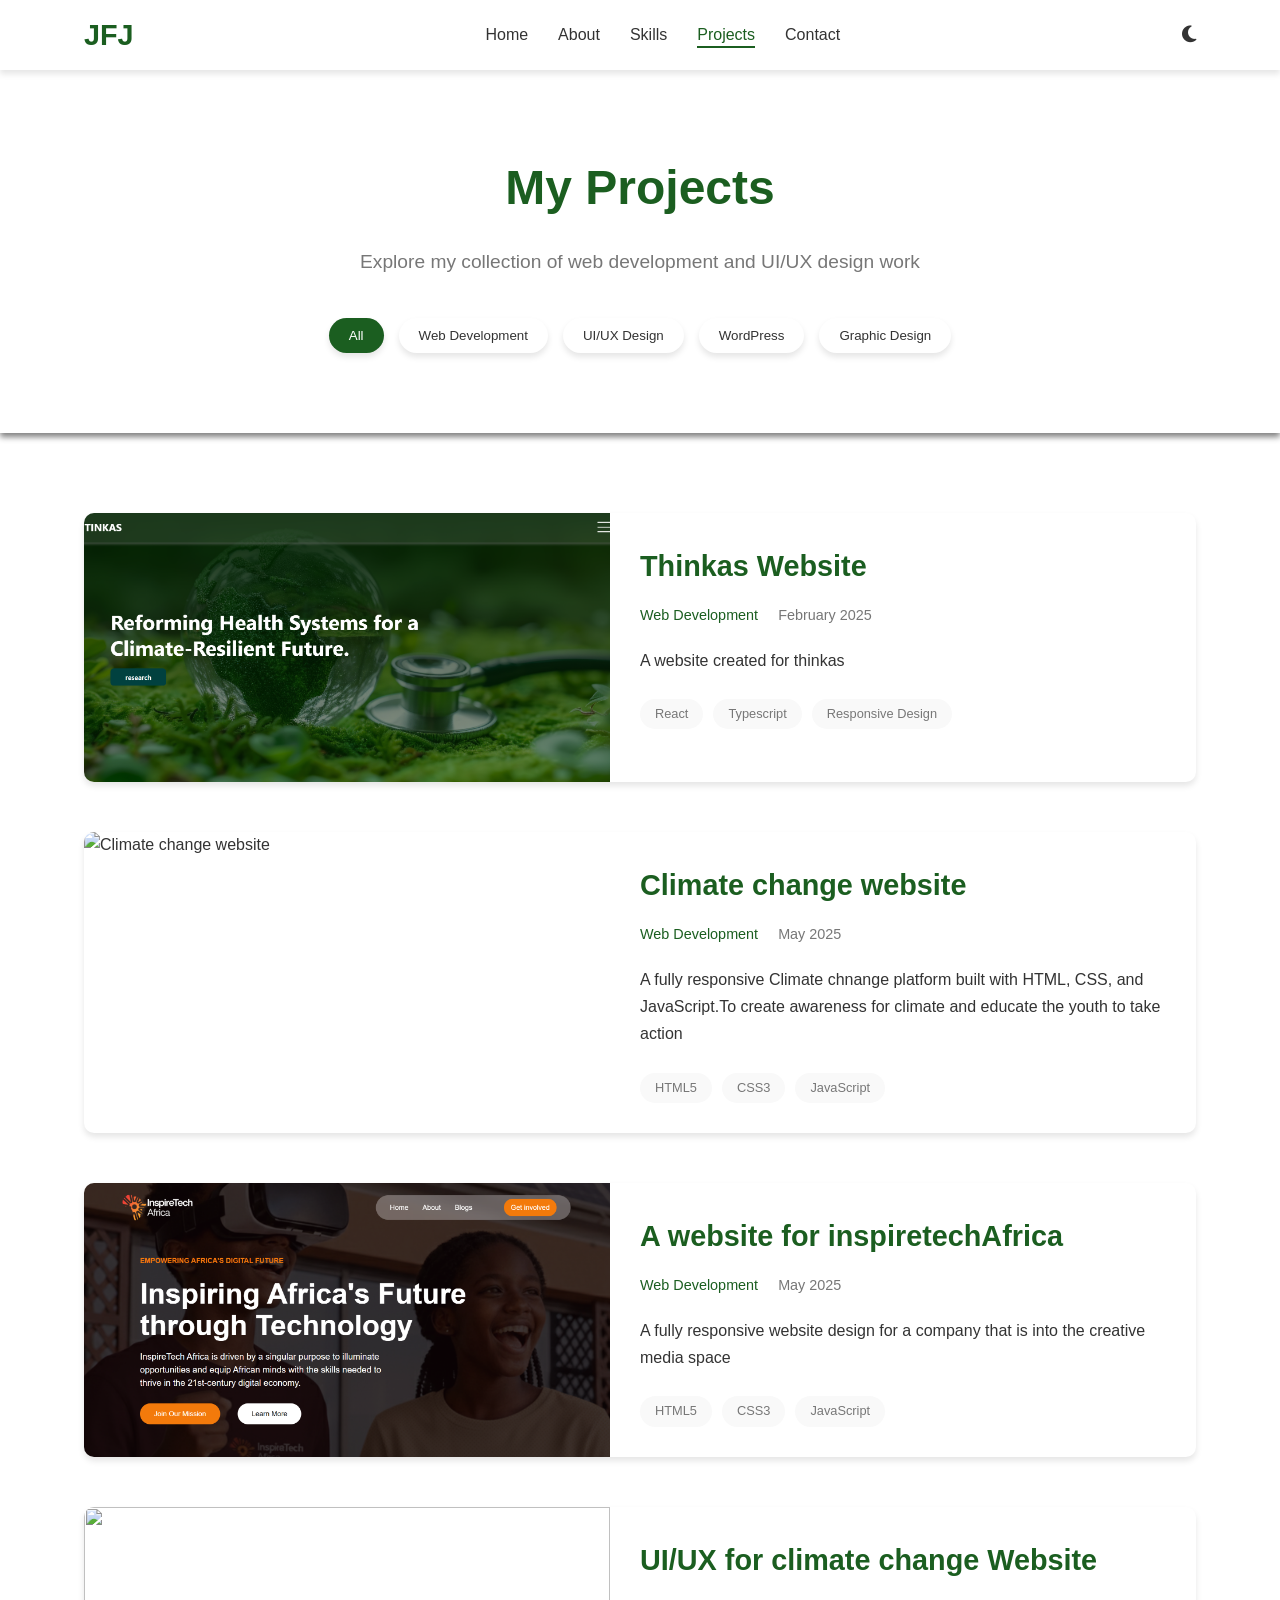
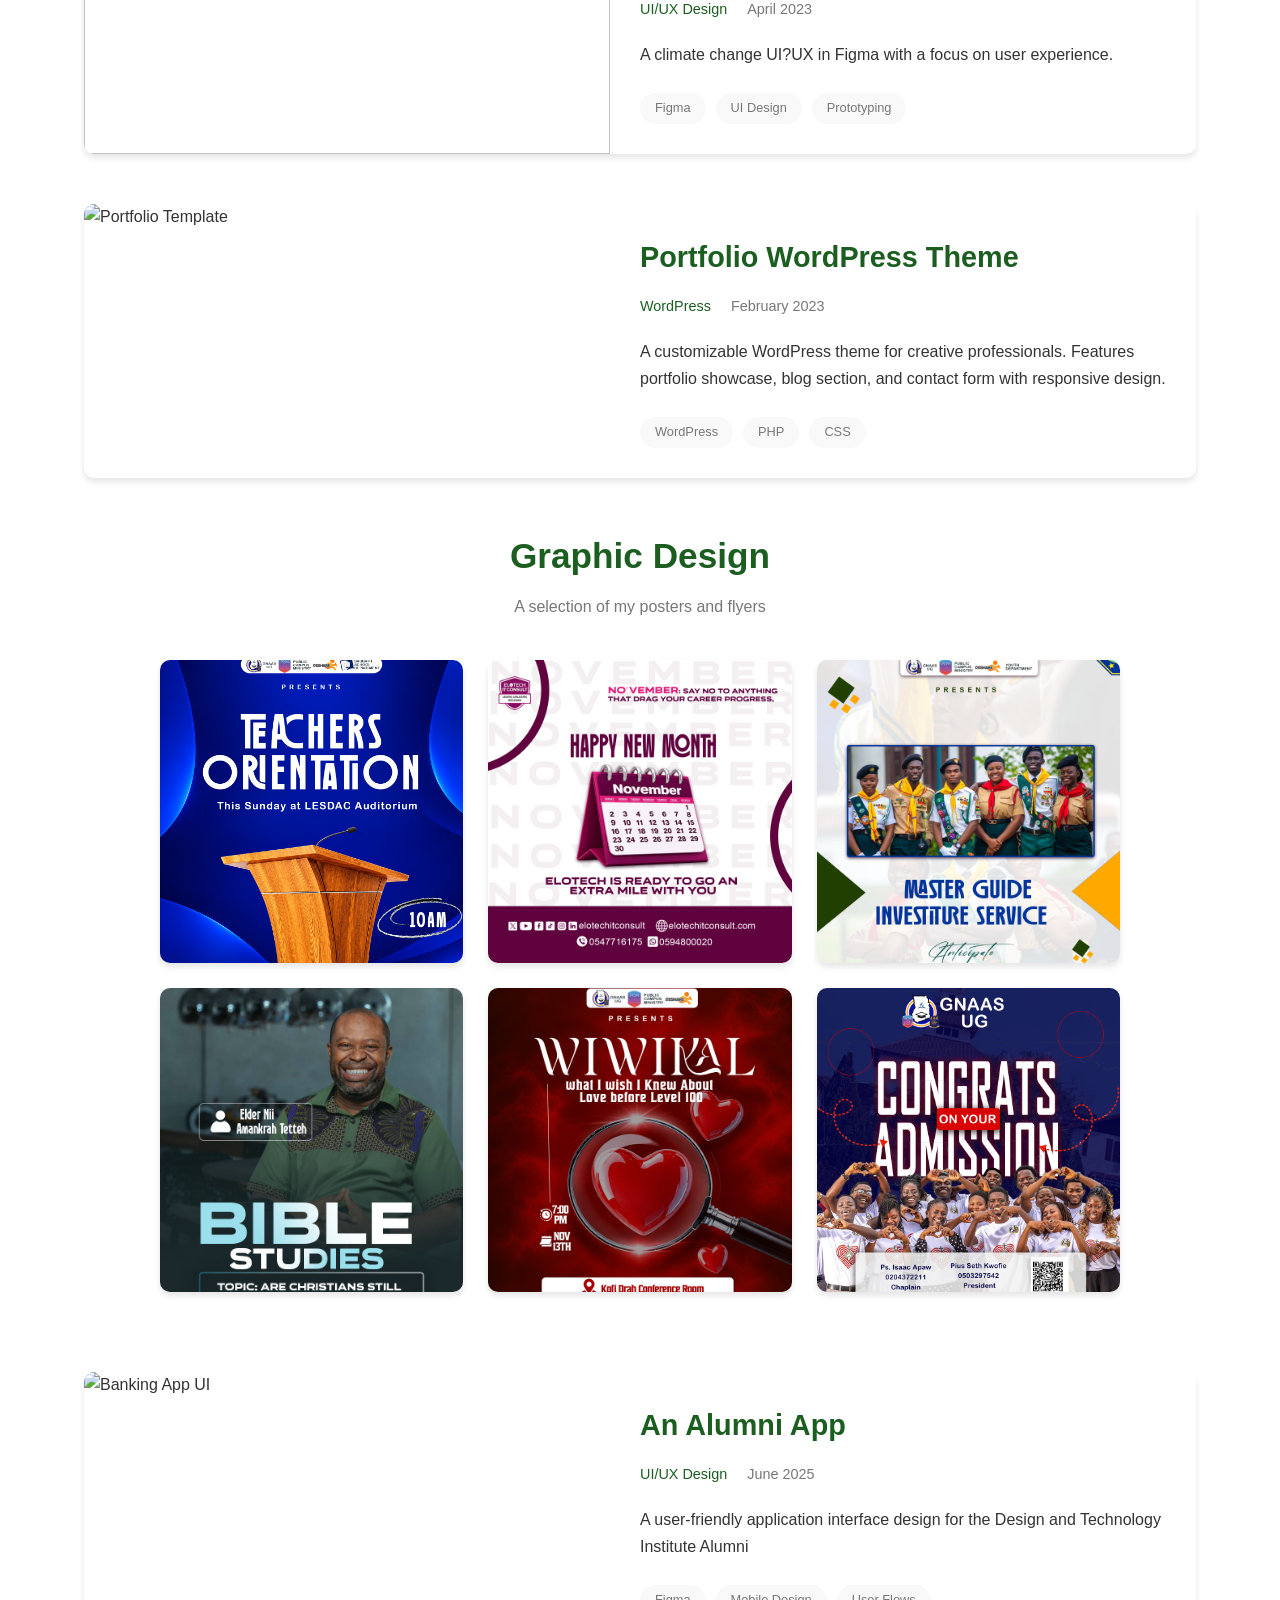
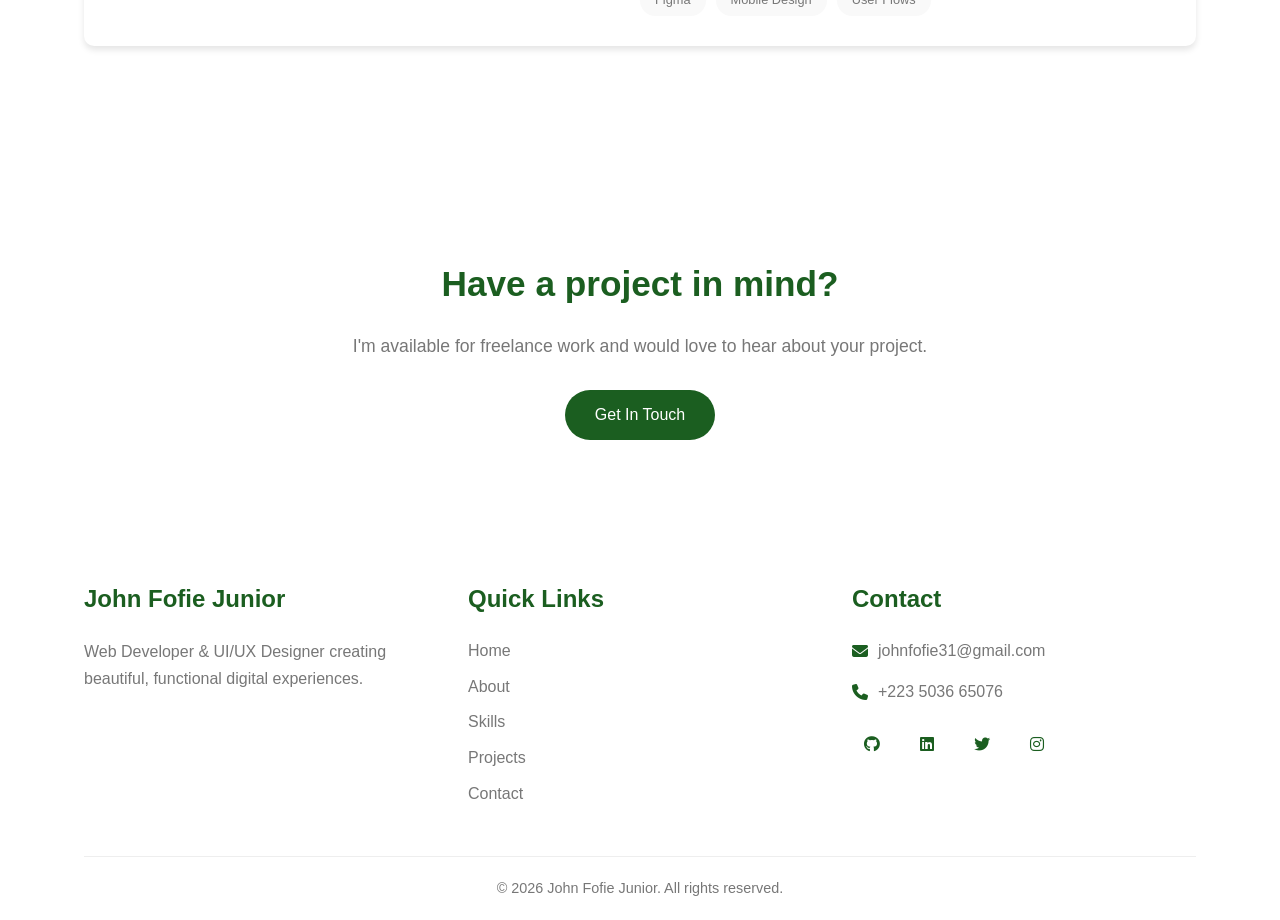
==== commit 5fc23e6e: "modified:   project.html" ====
--- a/project.html
+++ b/project.html
@@ -178,22 +178,22 @@
         <p class="graphic-sub">A selection of my posters  and flyers</p>
         <div class="graphic-grid">
             <figure class="graphic-item">
-                <img src="/anima/graphic/design1.png" alt="Graphic design 1" loading="lazy" onerror="this.onerror=null;this.src='/anima/graphic/placeholder.svg';">
-            </figure>
-            <figure class="graphic-item">
-                <img src="/anima/graphic/design2.png" alt="Graphic design 2" loading="lazy" onerror="this.onerror=null;this.src='/anima/graphic/placeholder.svg';">
-            </figure>
-            <figure class="graphic-item">
-                <img src="/anima/graphic/design3.png" alt="Graphic design 3" loading="lazy" onerror="this.onerror=null;this.src='/anima/graphic/placeholder.svg';">
-            </figure>
-            <figure class="graphic-item">
-                <img src="/anima/graphic/design4.png" alt="Graphic design 4" loading="lazy" onerror="this.onerror=null;this.src='/anima/graphic/placeholder.svg';">
-            </figure>
-            <figure class="graphic-item">
-                <img src="/anima/graphic/design5.png" alt="Graphic design 5" loading="lazy" onerror="this.onerror=null;this.src='/anima/graphic/placeholder.svg';">
-            </figure>
-            <figure class="graphic-item">
-                <img src="/anima/graphic/design6.png" alt="Graphic design 6" loading="lazy" onerror="this.onerror=null;this.src='/anima/graphic/placeholder.svg';">
+                <img src="/anima/graphics/sabbath school orientation copy.png" alt="Graphic design 1" loading="lazy" onerror="this.onerror=null;this.src='/anima/graphic/placeholder.svg';">
+            </figure>
+            <figure class="graphic-item">
+                <img src="/anima/graphics/ELOTECH .png" alt="Graphic design 2" loading="lazy" onerror="this.onerror=null;this.src='/anima/graphic/placeholder.svg';">
+            </figure>
+            <figure class="graphic-item">
+                <img src="/anima/graphics/MG copy.png" alt="Graphic design 3" loading="lazy" onerror="this.onerror=null;this.src='/anima/graphic/placeholder.svg';">
+            </figure>
+            <figure class="graphic-item">
+                <img src="/anima/graphics/ELDERN  NII copy.png" alt="Graphic design 4" loading="lazy" onerror="this.onerror=null;this.src='/anima/graphic/placeholder.svg';">
+            </figure>
+            <figure class="graphic-item">
+                <img src="/anima/graphics/LOVE copy.png" alt="Graphic design 5" loading="lazy" onerror="this.onerror=null;this.src='/anima/graphic/placeholder.svg';">
+            </figure>
+            <figure class="graphic-item">
+                <img src="/anima/graphics/admission2 copy.png" alt="Graphic design 6" loading="lazy" onerror="this.onerror=null;this.src='/anima/graphic/placeholder.svg';">
             </figure>
         </div>
     </div>
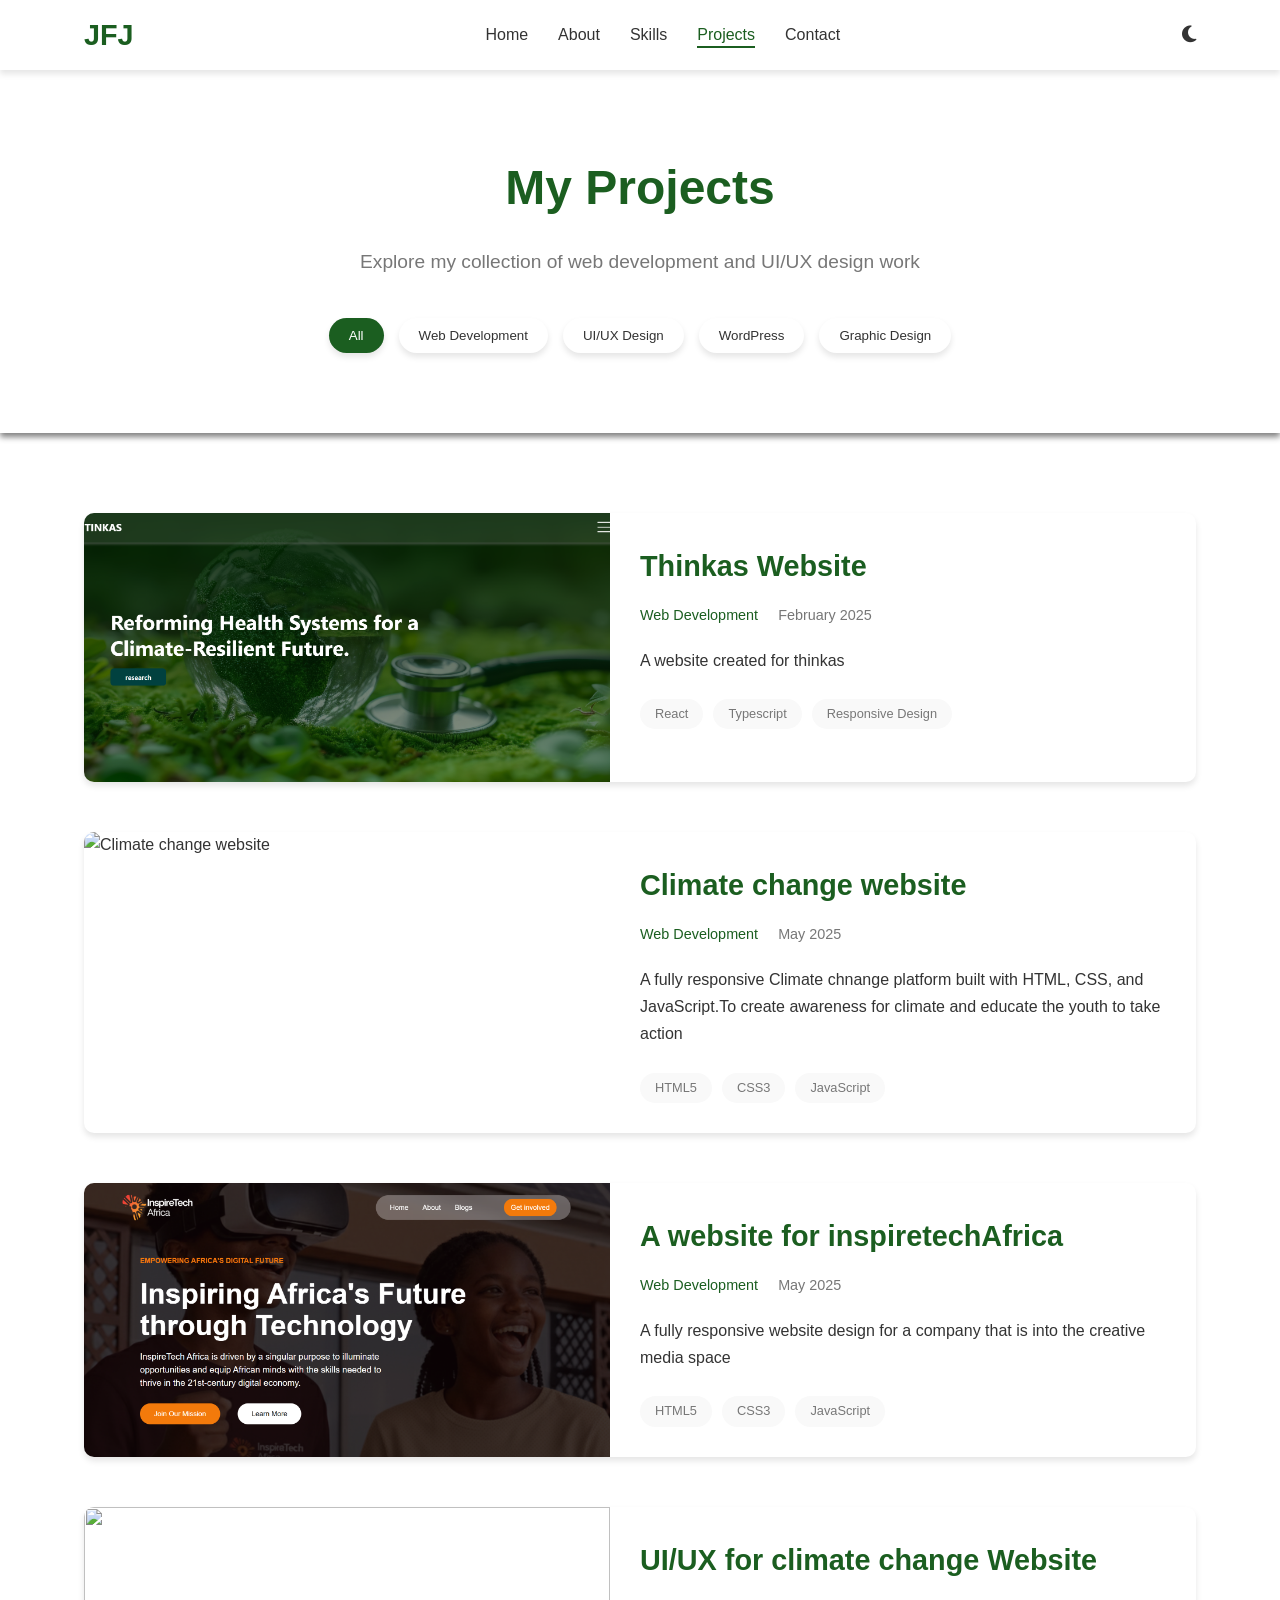
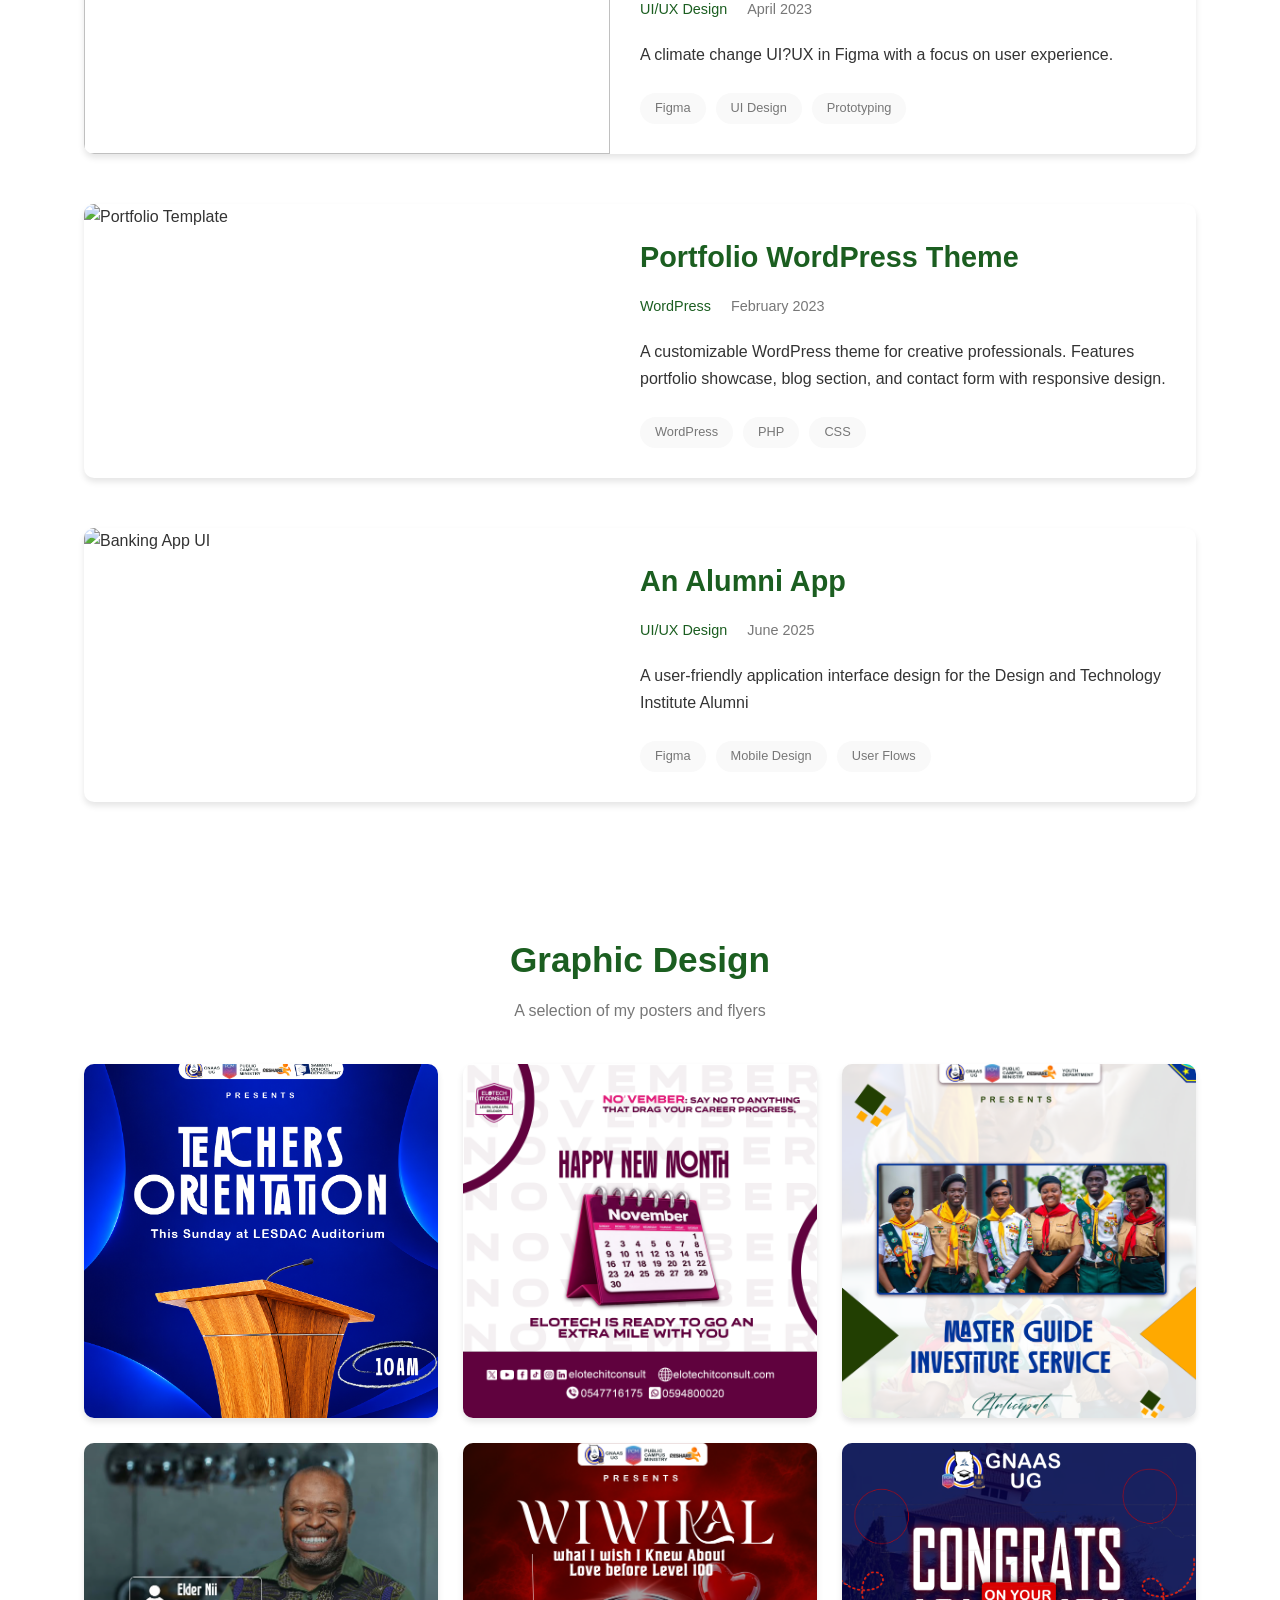
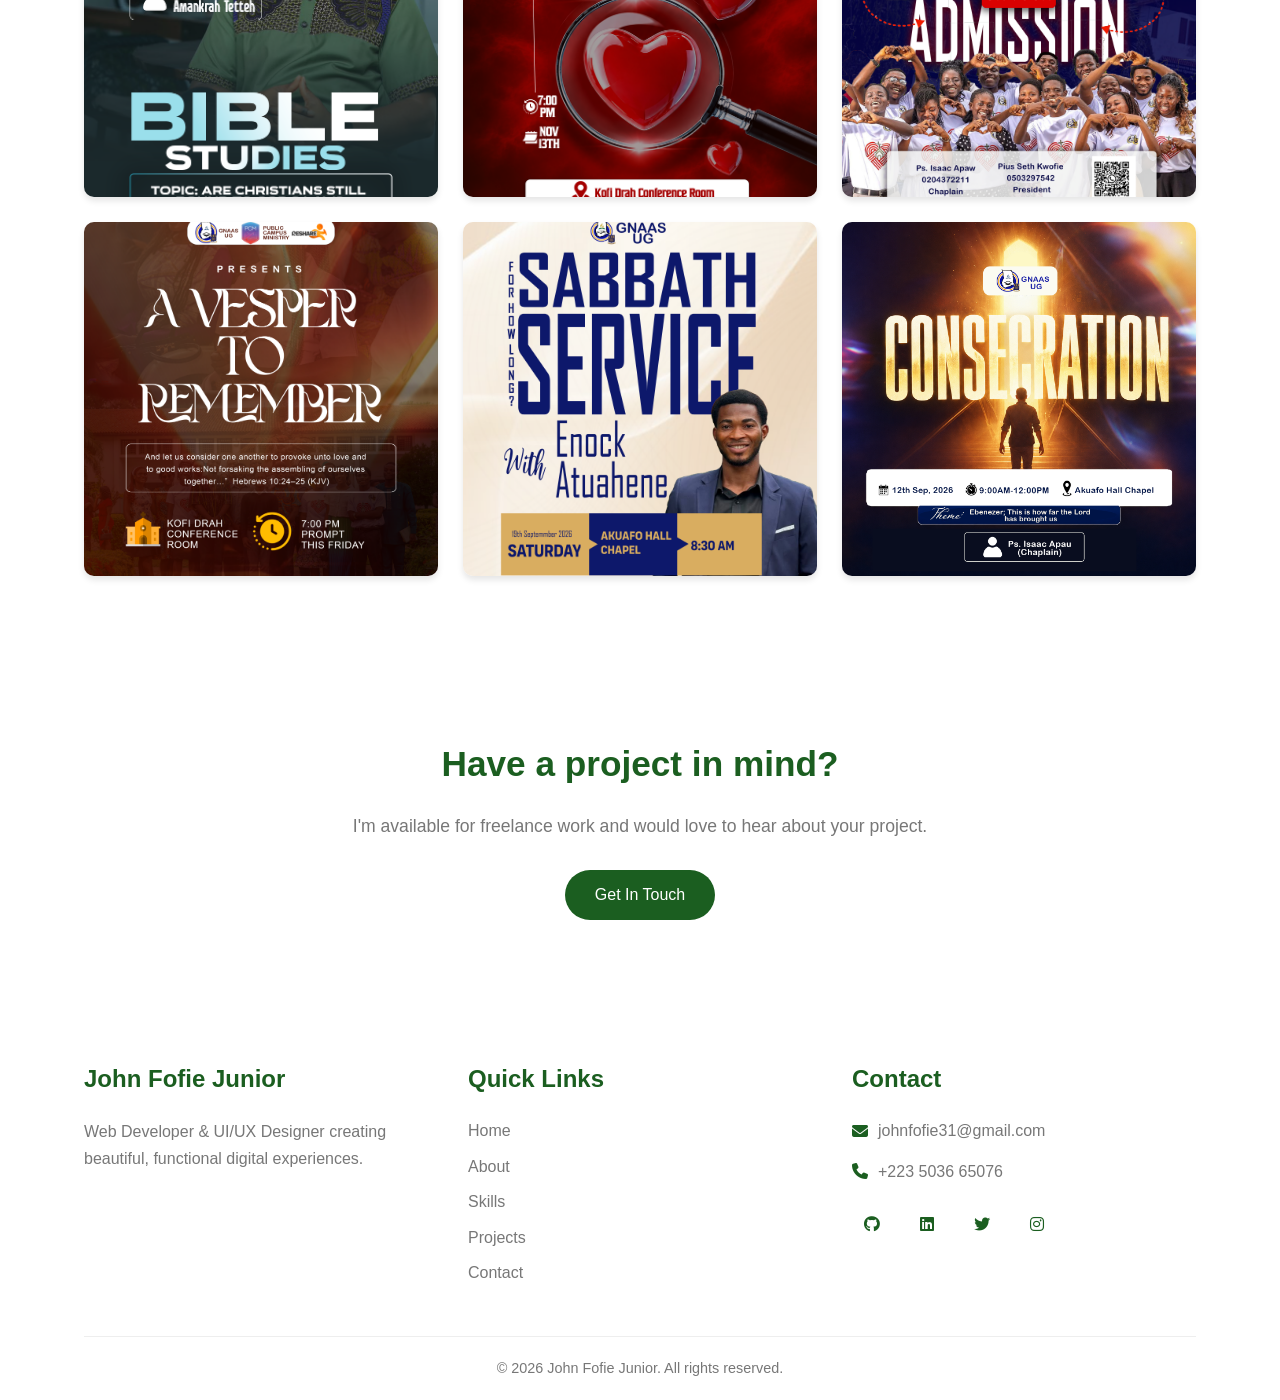
==== commit 84b54f72: "modified:   project.html" ====
--- a/project.html
+++ b/project.html
@@ -170,7 +170,33 @@
                     </div>
                 </article>
 
- 
+  <article class="project-card ui" data-category="ui">
+                    <div class="project-image">
+                        <img src="/anima/Alumni Connect.png" alt="Banking App UI">
+                        <div class="project-links">
+                            <a href="https://www.figma.com/proto/iBklZcGkugaiJvHz1EgJ0f/DTI-ALUMNI-CONNECT?node-id=10-627&t=1nzavmlM8mdgchzx-0&scaling=scale-down&content-scaling=fixed&page-id=0%3A1&starting-point-node-id=10%3A627&show-proto-sidebar=1"></i> Figma Prototype</a>
+                        </div>
+                    </div>
+                    <div class="project-content">
+                        <h2>An Alumni App</h2>
+                        <div class="project-meta">
+                            <span class="project-category">UI/UX Design</span>
+                            <span class="project-date">June 2025</span>
+                        </div>
+                        <p>A user-friendly application interface design for the Design and Technology Institute Alumni</p>
+                        <div class="project-tech">
+                            <span>Figma</span>
+                            <span>Mobile Design</span>
+                            <span>User Flows</span>
+                        </div>
+                    </div>
+                </article>
+
+                
+                
+            </div>
+        </section>
+
 <section class="graphic-section" id="graphic">
     
     <div class="container">
@@ -195,38 +221,21 @@
             <figure class="graphic-item">
                 <img src="/anima/graphics/admission2 copy.png" alt="Graphic design 6" loading="lazy" onerror="this.onerror=null;this.src='/anima/graphic/placeholder.svg';">
             </figure>
+              <figure class="graphic-item">
+                <img src="/anima/graphics/vesper.png" alt="Graphic design 4" loading="lazy" onerror="this.onerror=null;this.src='/anima/graphic/placeholder.svg';">
+            </figure>
+            <figure class="graphic-item">
+                <img src="/anima/graphics/Sabbath Service.png" alt="Graphic design 5" loading="lazy" onerror="this.onerror=null;this.src='/anima/graphic/placeholder.svg';">
+            </figure>
+            <figure class="graphic-item">
+                <img src="/anima/graphics/consecration copy.png" alt="Graphic design 6" loading="lazy" onerror="this.onerror=null;this.src='/anima/graphic/placeholder.svg';">
+            </figure>
         </div>
     </div>
 </section>
 
 
-                <article class="project-card ui" data-category="ui">
-                    <div class="project-image">
-                        <img src="/anima/Alumni Connect.png" alt="Banking App UI">
-                        <div class="project-links">
-                            <a href="https://www.figma.com/proto/iBklZcGkugaiJvHz1EgJ0f/DTI-ALUMNI-CONNECT?node-id=10-627&t=1nzavmlM8mdgchzx-0&scaling=scale-down&content-scaling=fixed&page-id=0%3A1&starting-point-node-id=10%3A627&show-proto-sidebar=1"></i> Figma Prototype</a>
-                        </div>
-                    </div>
-                    <div class="project-content">
-                        <h2>An Alumni App</h2>
-                        <div class="project-meta">
-                            <span class="project-category">UI/UX Design</span>
-                            <span class="project-date">June 2025</span>
-                        </div>
-                        <p>A user-friendly application interface design for the Design and Technology Institute Alumni</p>
-                        <div class="project-tech">
-                            <span>Figma</span>
-                            <span>Mobile Design</span>
-                            <span>User Flows</span>
-                        </div>
-                    </div>
-                </article>
-
-                
-                
-            </div>
-        </section>
-
+               
         <section class="cta-section">
             <div class="container">
                 <h2>Have a project in mind?</h2>
